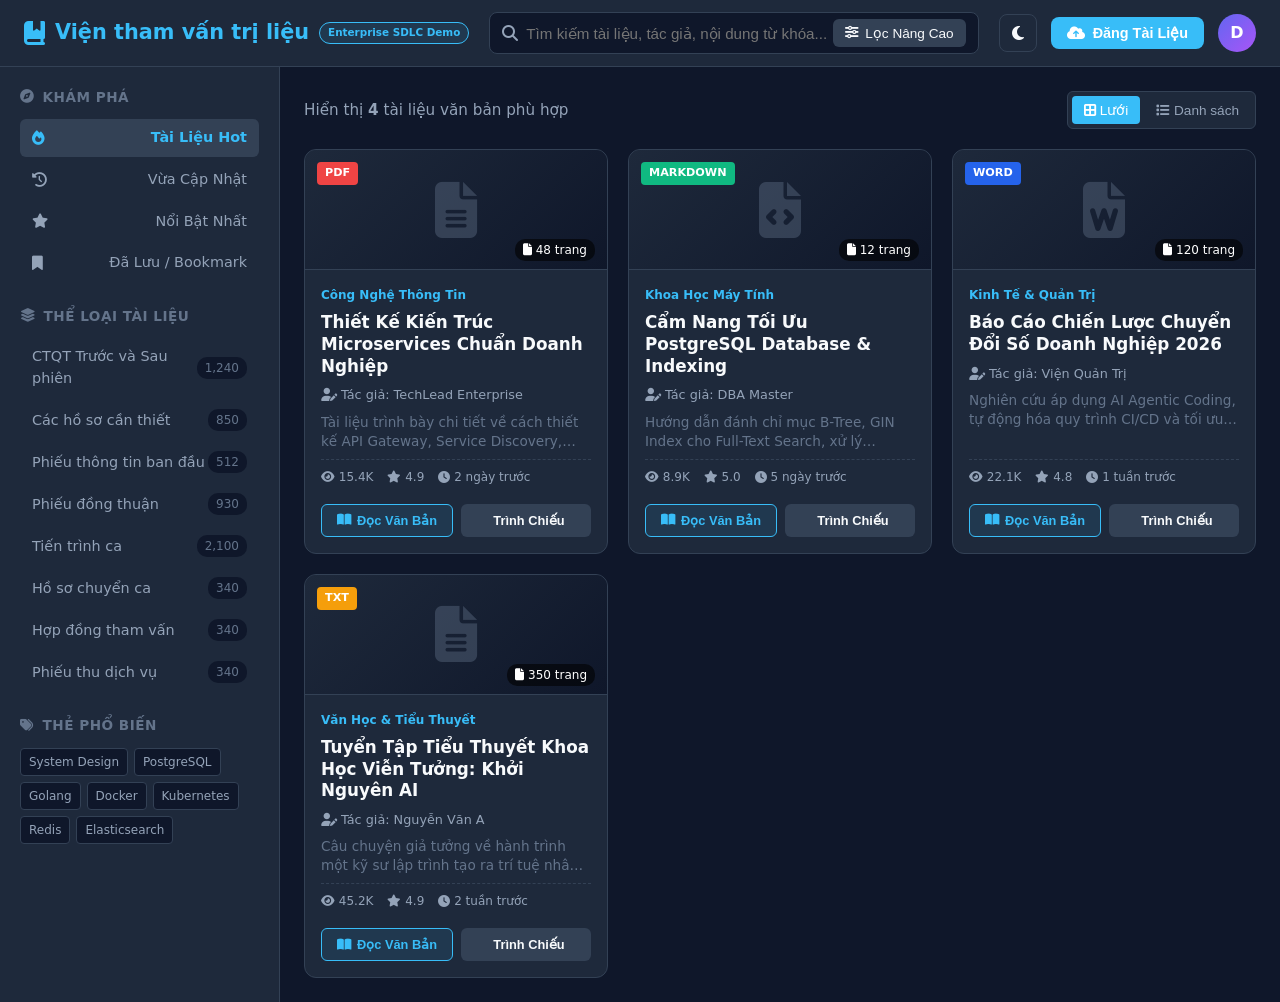
==== index.html @ 380d7f56 "Add files via upload" ====
<!DOCTYPE html>
<html lang="vi">
<head>
    <meta charset="UTF-8">
    <meta name="viewport" content="width=device-width, initial-scale=1.0">
    <title>DocHub - Hệ Thống Lưu Trữ & Trình Chiếu Tài Liệu Văn Bản</title>
    <link rel="stylesheet" href="styles.css">
    <link rel="stylesheet" href="https://cdnjs.cloudflare.com/ajax/libs/font-awesome/6.4.0/css/all.min.css">
</head>
<body class="dark-theme">
    <!-- Header Navigation -->
    <header class="navbar">
        <div class="logo">
            <i class="fa-solid fa-book-bookmark"></i>
            <span>Viện tham vấn trị liệu</span>
            <small class="badge">Enterprise SDLC Demo</small>
        </div>

        <div class="search-container">
            <div class="search-box">
                <i class="fa-solid fa-magnifying-glass search-icon"></i>
                <input type="text" id="searchInput" placeholder="Tìm kiếm tài liệu, tác giả, nội dung từ khóa...">
                <button class="btn-advanced-search" id="toggleAdvancedSearchBtn" title="Tìm kiếm nâng cao">
                    <i class="fa-solid fa-sliders"></i>
                    <span>Lọc Nâng Cao</span>
                </button>
            </div>
        </div>

        <div class="user-actions">
            <button class="btn-icon" id="themeToggleBtn" title="Đổi giao diện">
                <i class="fa-solid fa-moon"></i>
            </button>
            <button class="btn-primary" id="uploadBtn">
                <i class="fa-solid fa-cloud-arrow-up"></i>
                <span>Đăng Tài Liệu</span>
            </button>
            <div class="avatar" title="Tài khoản duong">
                <span>D</span>
            </div>
        </div>
    </header>

    <!-- Advanced Search Drawer / Panel -->
    <div class="advanced-search-panel hidden" id="advancedSearchPanel">
        <div class="panel-header">
            <h3><i class="fa-solid fa-filter"></i> Bộ Lọc Tìm Kiếm Nâng Cao (Full-Text Search Engine)</h3>
            <button class="btn-close" id="closeAdvancedPanelBtn">&times;</button>
        </div>
        <div class="panel-body">
            <div class="filter-group">
                <label>Nội dung cần tìm (Full-Text)</label>
                <input type="text" placeholder="Nhập cụm từ xuất hiện trong nội dung văn bản..." id="fullTextMatch">
            </div>
            <div class="filter-row">
                <div class="filter-group">
                    <label>Thể loại</label>
                    <select id="filterCategory">
                        <option value="">Tất cả thể loại</option>
                        <option value="tech">Công Nghệ Thông Tin</option>
                        <option value="science">Khoa Học Computer</option>
                        <option value="econ">Kinh Tế & Quản Trị</option>
                        <option value="literature">Văn Học & Tiểu Thuyết</option>
                    </select>
                </div>
                <div class="filter-group">
                    <label>Định dạng File</label>
                    <select id="filterFormat">
                        <option value="">Tất cả định dạng</option>
                        <option value="PDF">File PDF (.pdf)</option>
                        <option value="DOCX">Word (.docx)</option>
                        <option value="MD">Markdown (.md)</option>
                        <option value="TXT">Văn bản thuần (.txt)</option>
                    </select>
                </div>
                <div class="filter-group">
                    <label>Sắp xếp theo</label>
                    <select id="filterSort">
                        <option value="views">Lượt xem nhiều nhất</option>
                        <option value="newest">Mới cập nhật</option>
                        <option value="rating">Đánh giá cao nhất</option>
                    </select>
                </div>
            </div>
            <div class="filter-row">
                <div class="filter-group">
                    <label>Số trang tối thiểu</label>
                    <input type="number" placeholder="Ví dụ: 10" min="1" id="minPages">
                </div>
                <div class="filter-group">
                    <label>Số trang tối đa</label>
                    <input type="number" placeholder="Ví dụ: 500" id="maxPages">
                </div>
                <div class="filter-group filter-checkboxes">
                    <label class="checkbox-label">
                        <input type="checkbox" id="chkHighlight" checked> Tô đậm từ khóa trùng khớp (Highlight)
                    </label>
                </div>
            </div>
        </div>
        <div class="panel-footer">
            <button class="btn-secondary" id="resetFilterBtn">Xóa Bộ Lọc</button>
            <button class="btn-primary" id="applyFilterBtn">Áp Dụng Bộ Lọc</button>
        </div>
    </div>

    <!-- Main Container Layout -->
    <div class="main-layout">
        <!-- Sidebar Navigation -->
        <aside class="sidebar">
            <div class="sidebar-section">
                <h4><i class="fa-solid fa-compass"></i> Khám Phá</h4>
                <ul class="nav-list">
                    <li class="active"><a href="#"><i class="fa-solid fa-fire"></i> Tài Liệu Hot</a></li>
                    <li><a href="#"><i class="fa-solid fa-clock-rotate-left"></i> Vừa Cập Nhật</a></li>
                    <li><a href="#"><i class="fa-solid fa-star"></i> Nổi Bật Nhất</a></li>
                    <li><a href="#"><i class="fa-solid fa-bookmark"></i> Đã Lưu / Bookmark</a></li>
                </ul>
            </div>

            <div class="sidebar-section">
                <h4><i class="fa-solid fa-layer-group"></i> Thể Loại Tài Liệu</h4>
                <ul class="category-list">
                    <li><a href="#"><span class="cat-name">CTQT Trước và Sau phiên</span> <span class="badge-count">1,240</span></a></li>
                    <li><a href="#"><span class="cat-name">Các hồ sơ cần thiết</span> <span class="badge-count">850</span></a></li>
                    <li><a href="#"><span class="cat-name">Phiếu thông tin ban đầu</span> <span class="badge-count">512</span></a></li>
                    <li><a href="#"><span class="cat-name">Phiếu đồng thuận</span> <span class="badge-count">930</span></a></li>
                    <li><a href="#"><span class="cat-name">Tiến trình ca</span> <span class="badge-count">2,100</span></a></li>
                    <li><a href="#"><span class="cat-name">Hồ sơ chuyển ca</span> <span class="badge-count">340</span></a></li>
                    <li><a href="#"><span class="cat-name">Hợp đồng tham vấn</span> <span class="badge-count">340</span></a></li>
                    <li><a href="#"><span class="cat-name">Phiếu thu dịch vụ</span> <span class="badge-count">340</span></a></li>
                </ul>
            </div>

            <div class="sidebar-section">
                <h4><i class="fa-solid fa-tags"></i> Thẻ Phổ Biến</h4>
                <div class="tags-cloud">
                    <span class="tag">System Design</span>
                    <span class="tag">PostgreSQL</span>
                    <span class="tag">Golang</span>
                    <span class="tag">Docker</span>
                    <span class="tag">Kubernetes</span>
                    <span class="tag">Redis</span>
                    <span class="tag">Elasticsearch</span>
                </div>
            </div>
        </aside>

        <!-- Main Content Feed -->
        <main class="content-area">
            <!-- Feed Control Toolbar -->
            <div class="toolbar">
                <div class="results-info">
                    Hiển thị <strong id="resultCount">4</strong> tài liệu văn bản phù hợp
                </div>
                <div class="view-controls">
                    <button class="btn-tab active" data-view="grid"><i class="fa-solid fa-border-all"></i> Lưới</button>
                    <button class="btn-tab" data-view="list"><i class="fa-solid fa-list"></i> Danh sách</button>
                </div>
            </div>

            <!-- Documents Grid -->
            <div class="documents-grid" id="documentsGrid">
                <!-- Document Card 1 -->
                <div class="doc-card" data-id="doc-1">
                    <div class="doc-badge format-pdf">PDF</div>
                    <div class="doc-cover">
                        <i class="fa-solid fa-file-lines cover-icon"></i>
                        <span class="page-count"><i class="fa-solid fa-file"></i> 48 trang</span>
                    </div>
                    <div class="doc-details">
                        <span class="category-tag">Công Nghệ Thông Tin</span>
                        <h3 class="doc-title">Thiết Kế Kiến Trúc Microservices Chuẩn Doanh Nghiệp</h3>
                        <p class="doc-author"><i class="fa-solid fa-user-pen"></i> Tác giả: TechLead Enterprise</p>
                        <p class="doc-snippet">
                            Tài liệu trình bày chi tiết về cách thiết kế API Gateway, Service Discovery, Event-Driven Architecture sử dụng Kafka và giải pháp phân tán dữ liệu...
                        </p>
                        <div class="doc-meta">
                            <span><i class="fa-solid fa-eye"></i> 15.4K</span>
                            <span><i class="fa-solid fa-star"></i> 4.9</span>
                            <span><i class="fa-solid fa-clock"></i> 2 ngày trước</span>
                        </div>
                        <div class="doc-actions">
                            <button class="btn-read" onclick="openReaderModal(1, 'read')">
                                <i class="fa-solid fa-book-open"></i> Đọc Văn Bản
                            </button>
                            <button class="btn-slide" onclick="openReaderModal(1, 'slide')">
                                <i class="fa-solid fa-presentation-screen"></i> Trình Chiếu
                            </button>
                        </div>
                    </div>
                </div>

                <!-- Document Card 2 -->
                <div class="doc-card" data-id="doc-2">
                    <div class="doc-badge format-md">MARKDOWN</div>
                    <div class="doc-cover">
                        <i class="fa-solid fa-file-code cover-icon"></i>
                        <span class="page-count"><i class="fa-solid fa-file"></i> 12 trang</span>
                    </div>
                    <div class="doc-details">
                        <span class="category-tag">Khoa Học Máy Tính</span>
                        <h3 class="doc-title">Cẩm Nang Tối Ưu PostgreSQL Database & Indexing</h3>
                        <p class="doc-author"><i class="fa-solid fa-user-pen"></i> Tác giả: DBA Master</p>
                        <p class="doc-snippet">
                            Hướng dẫn đánh chỉ mục B-Tree, GIN Index cho Full-Text Search, xử lý Locking mechanism và tối ưu các câu truy vấn SQL chậm trong môi trường High Concurrency...
                        </p>
                        <div class="doc-meta">
                            <span><i class="fa-solid fa-eye"></i> 8.9K</span>
                            <span><i class="fa-solid fa-star"></i> 5.0</span>
                            <span><i class="fa-solid fa-clock"></i> 5 ngày trước</span>
                        </div>
                        <div class="doc-actions">
                            <button class="btn-read" onclick="openReaderModal(2, 'read')">
                                <i class="fa-solid fa-book-open"></i> Đọc Văn Bản
                            </button>
                            <button class="btn-slide" onclick="openReaderModal(2, 'slide')">
                                <i class="fa-solid fa-presentation-screen"></i> Trình Chiếu
                            </button>
                        </div>
                    </div>
                </div>

                <!-- Document Card 3 -->
                <div class="doc-card" data-id="doc-3">
                    <div class="doc-badge format-docx">WORD</div>
                    <div class="doc-cover">
                        <i class="fa-solid fa-file-word cover-icon"></i>
                        <span class="page-count"><i class="fa-solid fa-file"></i> 120 trang</span>
                    </div>
                    <div class="doc-details">
                        <span class="category-tag">Kinh Tế & Quản Trị</span>
                        <h3 class="doc-title">Báo Cáo Chiến Lược Chuyển Đổi Số Doanh Nghiệp 2026</h3>
                        <p class="doc-author"><i class="fa-solid fa-user-pen"></i> Tác giả: Viện Quản Trị</p>
                        <p class="doc-snippet">
                            Nghiên cứu áp dụng AI Agentic Coding, tự động hóa quy trình CI/CD và tối ưu hóa chi phí hạ tầng Cloud Server cho các tập đoàn đa quốc gia...
                        </p>
                        <div class="doc-meta">
                            <span><i class="fa-solid fa-eye"></i> 22.1K</span>
                            <span><i class="fa-solid fa-star"></i> 4.8</span>
                            <span><i class="fa-solid fa-clock"></i> 1 tuần trước</span>
                        </div>
                        <div class="doc-actions">
                            <button class="btn-read" onclick="openReaderModal(3, 'read')">
                                <i class="fa-solid fa-book-open"></i> Đọc Văn Bản
                            </button>
                            <button class="btn-slide" onclick="openReaderModal(3, 'slide')">
                                <i class="fa-solid fa-presentation-screen"></i> Trình Chiếu
                            </button>
                        </div>
                    </div>
                </div>

                <!-- Document Card 4 -->
                <div class="doc-card" data-id="doc-4">
                    <div class="doc-badge format-txt">TXT</div>
                    <div class="doc-cover">
                        <i class="fa-solid fa-file-lines cover-icon"></i>
                        <span class="page-count"><i class="fa-solid fa-file"></i> 350 trang</span>
                    </div>
                    <div class="doc-details">
                        <span class="category-tag">Văn Học & Tiểu Thuyết</span>
                        <h3 class="doc-title">Tuyển Tập Tiểu Thuyết Khoa Học Viễn Tưởng: Khởi Nguyên AI</h3>
                        <p class="doc-author"><i class="fa-solid fa-user-pen"></i> Tác giả: Nguyễn Văn A</p>
                        <p class="doc-snippet">
                            Câu chuyện giả tưởng về hành trình một kỹ sư lập trình tạo ra trí tuệ nhân tạo tự tiến hóa và xây dựng lại nền văn minh không gian...
                        </p>
                        <div class="doc-meta">
                            <span><i class="fa-solid fa-eye"></i> 45.2K</span>
                            <span><i class="fa-solid fa-star"></i> 4.9</span>
                            <span><i class="fa-solid fa-clock"></i> 2 tuần trước</span>
                        </div>
                        <div class="doc-actions">
                            <button class="btn-read" onclick="openReaderModal(4, 'read')">
                                <i class="fa-solid fa-book-open"></i> Đọc Văn Bản
                            </button>
                            <button class="btn-slide" onclick="openReaderModal(4, 'slide')">
                                <i class="fa-solid fa-presentation-screen"></i> Trình Chiếu
                            </button>
                        </div>
                    </div>
                </div>
            </div>
        </main>
    </div>

    <!-- DOCUMENT READER & PRESENTATION MODAL -->
    <div class="reader-modal hidden" id="readerModal">
        <div class="reader-header">
            <div class="reader-info">
                <span class="reader-doc-type" id="modalDocBadge">PDF</span>
                <h2 id="modalDocTitle">Tên Tài Liệu Văn Bản Demo</h2>
            </div>

            <div class="reader-toolbar">
                <div class="view-mode-selector">
                    <button class="btn-mode active" id="btnModeRead"><i class="fa-solid fa-align-left"></i> Đọc Cuộn</button>
                    <button class="btn-mode" id="btnModeSlide"><i class="fa-solid fa-sliders"></i> Slide Trình Chiếu</button>
                </div>

                <div class="font-controls" id="fontControls">
                    <button id="btnFontDecrease" title="Giảm cỡ chữ">A-</button>
                    <span id="fontSizeDisplay">18px</span>
                    <button id="btnFontIncrease" title="Tăng cỡ chữ">A+</button>
                </div>

                <div class="theme-selector">
                    <button class="theme-btn light" data-reader-theme="light" title="Nền Sáng"></button>
                    <button class="theme-btn sepia" data-reader-theme="sepia" title="Nền Vàng Giấy"></button>
                    <button class="theme-btn dark active" data-reader-theme="dark" title="Nền Tối"></button>
                </div>

                <button class="btn-icon-close" id="closeReaderModalBtn">&times;</button>
            </div>
        </div>

        <div class="reader-body">
            <!-- Left TOC Sidebar -->
            <aside class="toc-sidebar">
                <h3><i class="fa-solid fa-list-ol"></i> Mục Lục Tài Liệu</h3>
                <ul class="toc-list" id="tocList">
                    <li class="active"><a href="#sec1">Chương 1: Giới Thiệu Tổng Quan Architecture</a></li>
                    <li><a href="#sec2">Chương 2: Thiết Kế Database Schema PostgreSQL</a></li>
                    <li><a href="#sec3">Chương 3: Tối Ưu Search Engine Với Meilisearch</a></li>
                </ul>
            </aside>

            <!-- Document Text Display Engine -->
            <main class="reader-content-panel" id="readerContentPanel">
                <article class="document-article" id="docArticle">
                    <section id="sec1" class="doc-section">
                        <h2>Chương 1: Giới Thiệu Tổng Quan Architecture</h2>
                        <p class="highlight-search">
                            Trong các hệ thống Enterprise Backend hiện đại, việc lưu trữ và đọc tài liệu văn bản đòi hỏi tốc độ phản hồi cực nhanh dưới 50ms. Nút thắt cổ chai nằm ở khâu <strong>Full-Text Search (FTS)</strong> và cách phân trang.
                        </p>
                        <p>
                            Khi một file như PDF hay DOCX được người dùng upload lên server, hệ thống sử dụng <em>Background Worker Process</em> để tách chữ (Extract Text), loại bỏ ký tự lạ và đẩy nội dung vào <strong>Meilisearch Engine</strong>.
                        </p>
                        <div class="code-block">
// Minh họa Background Worker bóc tách Text
func ProcessDocumentWorker(docID string, fileBuffer []byte) error {
    text := extractTextFromPDF(fileBuffer)
    toc := generateTableOfContents(text)
    return indexToSearchEngine(docID, text, toc)
}
                        </div>
                    </section>

                    <section id="sec2" class="doc-section">
                        <h2>Chương 2: Thiết Kế Database Schema PostgreSQL</h2>
                        <p>
                            Phân chia rõ ràng giữa dữ liệu Metadata (Tên tài liệu, tác giả, thể loại, ngày tạo) nằm ở Database quan hệ <strong>PostgreSQL</strong> và nội dung chữ chi tiết của từng chương/trang nằm ở hệ thống Search & Object Storage.
                        </p>
                    </section>

                    <section id="sec3" class="doc-section">
                        <h2>Chương 3: Tối Ưu Search Engine Với Meilisearch</h2>
                        <p>
                            Meilisearch cho phép tìm kiếm Tiếng Việt không dấu (Typo Tolerance). Ví dụ tìm từ <code>"kien truc"</code> vẫn ra đúng <strong>"Kiến Trúc Microservices"</strong>.
                        </p>
                    </section>
                </article>

                <div class="slide-controls hidden" id="slideControls">
                    <button class="btn-slide-nav" id="prevSlideBtn"><i class="fa-solid fa-chevron-left"></i> Slide Trước</button>
                    <span class="slide-indicator" id="slideIndicator">Slide 1 / 3</span>
                    <button class="btn-slide-nav" id="nextSlideBtn">Slide Tiếp <i class="fa-solid fa-chevron-right"></i></button>
                </div>
            </main>
        </div>
    </div>

    <script src="app.js"></script>
</body>
</html>
---- styles.css ----
:root {
    --bg-primary: #0f172a;
    --bg-secondary: #1e293b;
    --bg-card: #1e293b;
    --bg-hover: #334155;
    --text-primary: #f8fafc;
    --text-secondary: #94a3b8;
    --text-muted: #64748b;
    --accent-color: #38bdf8;
    --accent-hover: #0284c7;
    --accent-light: rgba(56, 189, 248, 0.1);
    --border-color: #334155;
    --badge-pdf: #ef4444;
    --badge-docx: #2563eb;
    --badge-md: #10b981;
    --badge-txt: #f59e0b;
    --shadow-color: rgba(0, 0, 0, 0.4);
    --font-family: system-ui, -apple-system, BlinkMacSystemFont, 'Segoe UI', Roboto, Oxygen, Ubuntu, Cantarell, sans-serif;
    --reader-font-size: 18px;
}

body.light-theme {
    --bg-primary: #f8fafc;
    --bg-secondary: #ffffff;
    --bg-card: #ffffff;
    --bg-hover: #f1f5f9;
    --text-primary: #0f172a;
    --text-secondary: #475569;
    --text-muted: #94a3b8;
    --accent-color: #0284c7;
    --accent-hover: #0369a1;
    --accent-light: rgba(2, 132, 199, 0.1);
    --border-color: #e2e8f0;
    --shadow-color: rgba(0, 0, 0, 0.1);
}

* { box-sizing: border-box; margin: 0; padding: 0; }
body { font-family: var(--font-family); background-color: var(--bg-primary); color: var(--text-primary); line-height: 1.5; transition: background-color 0.3s, color 0.3s; }

.navbar { display: flex; align-items: center; justify-content: space-between; padding: 12px 24px; background-color: var(--bg-secondary); border-bottom: 1px solid var(--border-color); position: sticky; top: 0; z-index: 100; }
.logo { display: flex; align-items: center; gap: 10px; font-size: 1.3rem; font-weight: 700; color: var(--accent-color); }
.logo i { font-size: 1.5rem; }
.logo .badge { font-size: 0.65rem; background-color: var(--accent-light); color: var(--accent-color); padding: 2px 8px; border-radius: 12px; border: 1px solid var(--accent-color); }

.search-container { flex: 1; max-width: 650px; margin: 0 20px; }
.search-box { display: flex; align-items: center; background-color: var(--bg-primary); border: 1px solid var(--border-color); border-radius: 8px; padding: 6px 12px; }
.search-icon { color: var(--text-secondary); margin-right: 8px; }
.search-box input { flex: 1; background: transparent; border: none; outline: none; color: var(--text-primary); font-size: 0.95rem; }
.btn-advanced-search { display: flex; align-items: center; gap: 6px; background: var(--bg-hover); border: none; color: var(--text-primary); padding: 6px 12px; border-radius: 6px; font-size: 0.85rem; cursor: pointer; }
.btn-advanced-search:hover { background: var(--accent-color); color: #fff; }

.user-actions { display: flex; align-items: center; gap: 14px; }
.btn-icon { background: transparent; border: 1px solid var(--border-color); color: var(--text-primary); width: 38px; height: 38px; border-radius: 8px; cursor: pointer; display: flex; align-items: center; justify-content: center; font-size: 1rem; }
.btn-primary { display: flex; align-items: center; gap: 8px; background: var(--accent-color); color: #fff; border: none; padding: 8px 16px; border-radius: 8px; font-weight: 600; font-size: 0.9rem; cursor: pointer; }
.btn-primary:hover { background: var(--accent-hover); }
.btn-secondary { background: var(--bg-hover); color: var(--text-primary); border: 1px solid var(--border-color); padding: 8px 16px; border-radius: 8px; font-weight: 600; cursor: pointer; }
.avatar { width: 38px; height: 38px; border-radius: 50%; background: linear-gradient(135deg, #6366f1, #a855f7); color: #fff; display: flex; align-items: center; justify-content: center; font-weight: bold; }

.advanced-search-panel { background: var(--bg-secondary); border-bottom: 2px solid var(--accent-color); padding: 20px 24px; box-shadow: 0 10px 25px var(--shadow-color); }
.advanced-search-panel.hidden { display: none; }
.panel-header { display: flex; justify-content: space-between; align-items: center; margin-bottom: 16px; }
.panel-header h3 { font-size: 1.1rem; color: var(--accent-color); display: flex; align-items: center; gap: 8px; }
.btn-close { background: transparent; border: none; font-size: 1.5rem; color: var(--text-secondary); cursor: pointer; }
.filter-row { display: flex; gap: 20px; margin-top: 14px; }
.filter-group { flex: 1; display: flex; flex-direction: column; gap: 6px; }
.filter-group label { font-size: 0.85rem; font-weight: 600; color: var(--text-secondary); }
.filter-group input, .filter-group select { background: var(--bg-primary); border: 1px solid var(--border-color); color: var(--text-primary); padding: 8px 12px; border-radius: 6px; outline: none; }
.filter-checkboxes { justify-content: flex-end; }
.checkbox-label { display: flex; align-items: center; gap: 8px; cursor: pointer; }
.panel-footer { display: flex; justify-content: flex-end; gap: 12px; margin-top: 18px; }

.main-layout { display: flex; min-height: calc(100vh - 65px); }
.sidebar { width: 280px; background-color: var(--bg-secondary); border-right: 1px solid var(--border-color); padding: 20px; display: flex; flex-direction: column; gap: 24px; }
.sidebar-section h4 { font-size: 0.85rem; text-transform: uppercase; letter-spacing: 0.5px; color: var(--text-muted); margin-bottom: 12px; display: flex; align-items: center; gap: 8px; }
.nav-list, .category-list { list-style: none; display: flex; flex-direction: column; gap: 4px; }
.nav-list li a, .category-list li a { display: flex; align-items: center; justify-content: space-between; padding: 8px 12px; color: var(--text-secondary); text-decoration: none; border-radius: 6px; font-size: 0.9rem; }
.nav-list li a i { margin-right: 8px; }
.nav-list li.active a, .nav-list li a:hover, .category-list li a:hover { background: var(--bg-hover); color: var(--text-primary); }
.nav-list li.active a { color: var(--accent-color); font-weight: 600; }
.badge-count { background: var(--bg-primary); font-size: 0.75rem; padding: 2px 8px; border-radius: 10px; color: var(--text-muted); }
.tags-cloud { display: flex; flex-wrap: wrap; gap: 6px; }
.tag { background: var(--bg-primary); border: 1px solid var(--border-color); color: var(--text-secondary); font-size: 0.75rem; padding: 4px 8px; border-radius: 4px; cursor: pointer; }
.tag:hover { border-color: var(--accent-color); color: var(--accent-color); }

.content-area { flex: 1; padding: 24px; }
.toolbar { display: flex; justify-content: space-between; align-items: center; margin-bottom: 20px; }
.results-info { font-size: 0.95rem; color: var(--text-secondary); }
.view-controls { display: flex; gap: 4px; background: var(--bg-secondary); padding: 4px; border-radius: 6px; border: 1px solid var(--border-color); }
.btn-tab { background: transparent; border: none; color: var(--text-secondary); padding: 6px 12px; border-radius: 4px; cursor: pointer; font-size: 0.85rem; }
.btn-tab.active { background: var(--accent-color); color: #fff; }

.documents-grid { display: grid; grid-template-columns: repeat(auto-fill, minmax(300px, 1fr)); gap: 20px; }
.doc-card { background: var(--bg-card); border: 1px solid var(--border-color); border-radius: 12px; overflow: hidden; display: flex; flex-direction: column; position: relative; transition: transform 0.2s, box-shadow 0.2s; }
.doc-card:hover { transform: translateY(-4px); box-shadow: 0 10px 20px var(--shadow-color); border-color: var(--accent-color); }
.doc-badge { position: absolute; top: 12px; left: 12px; font-size: 0.7rem; font-weight: 800; color: #fff; padding: 3px 8px; border-radius: 4px; text-transform: uppercase; z-index: 2; }
.format-pdf { background-color: var(--badge-pdf); }
.format-docx { background-color: var(--badge-docx); }
.format-md { background-color: var(--badge-md); }
.format-txt { background-color: var(--badge-txt); }

.doc-cover { height: 120px; background: linear-gradient(135deg, #1e293b 0%, #0f172a 100%); display: flex; align-items: center; justify-content: center; position: relative; border-bottom: 1px solid var(--border-color); }
.cover-icon { font-size: 3.5rem; color: var(--text-muted); opacity: 0.4; }
.page-count { position: absolute; bottom: 8px; right: 12px; font-size: 0.75rem; background: rgba(0, 0, 0, 0.6); color: #fff; padding: 2px 8px; border-radius: 10px; }
.doc-details { padding: 16px; display: flex; flex-direction: column; flex: 1; gap: 8px; }
.category-tag { font-size: 0.75rem; color: var(--accent-color); font-weight: 600; }
.doc-title { font-size: 1.05rem; font-weight: 700; line-height: 1.3; color: var(--text-primary); }
.doc-author { font-size: 0.8rem; color: var(--text-secondary); }
.doc-snippet { font-size: 0.85rem; color: var(--text-muted); line-height: 1.4; display: -webkit-box; -webkit-line-clamp: 2; line-clamp: 2; -webkit-box-orient: vertical; overflow: hidden; }
.doc-meta { display: flex; gap: 14px; font-size: 0.75rem; color: var(--text-secondary); margin-top: auto; padding-top: 8px; border-top: 1px dashed var(--border-color); }
.doc-actions { display: flex; gap: 8px; margin-top: 10px; }
.doc-actions button { flex: 1; padding: 8px; border-radius: 6px; border: none; font-size: 0.8rem; font-weight: 600; cursor: pointer; display: flex; align-items: center; justify-content: center; gap: 6px; }
.btn-read { background: var(--accent-light); color: var(--accent-color); border: 1px solid var(--accent-color) !important; }
.btn-read:hover { background: var(--accent-color); color: #fff; }
.btn-slide { background: var(--bg-hover); color: var(--text-primary); }
.btn-slide:hover { background: #a855f7; color: #fff; }

.reader-modal { position: fixed; top: 0; left: 0; width: 100vw; height: 100vh; background: var(--bg-primary); z-index: 1000; display: flex; flex-direction: column; }
.reader-modal.hidden { display: none; }
.reader-header { display: flex; align-items: center; justify-content: space-between; padding: 12px 24px; background: var(--bg-secondary); border-bottom: 1px solid var(--border-color); }
.reader-info { display: flex; align-items: center; gap: 12px; }
.reader-doc-type { background: var(--badge-pdf); color: #fff; font-size: 0.7rem; font-weight: bold; padding: 2px 8px; border-radius: 4px; }
.reader-info h2 { font-size: 1.1rem; }
.reader-toolbar { display: flex; align-items: center; gap: 18px; }
.view-mode-selector { display: flex; background: var(--bg-primary); padding: 3px; border-radius: 6px; border: 1px solid var(--border-color); }
.btn-mode { background: transparent; border: none; color: var(--text-secondary); padding: 6px 12px; border-radius: 4px; cursor: pointer; font-size: 0.85rem; }
.btn-mode.active { background: var(--accent-color); color: #fff; font-weight: 600; }
.font-controls { display: flex; align-items: center; gap: 6px; background: var(--bg-primary); padding: 2px 8px; border-radius: 6px; border: 1px solid var(--border-color); }
.font-controls button { background: transparent; border: none; color: var(--text-primary); font-weight: bold; cursor: pointer; padding: 4px 8px; }
#fontSizeDisplay { font-size: 0.8rem; color: var(--text-secondary); }

.theme-selector { display: flex; gap: 6px; }
.theme-btn { width: 22px; height: 22px; border-radius: 50%; border: 2px solid transparent; cursor: pointer; }
.theme-btn.active { border-color: var(--accent-color); }
.theme-btn.light { background-color: #ffffff; }
.theme-btn.sepia { background-color: #f4ecd8; }
.theme-btn.dark { background-color: #0f172a; }
.btn-icon-close { background: transparent; border: none; font-size: 1.8rem; color: var(--text-secondary); cursor: pointer; }

.reader-body { display: flex; flex: 1; overflow: hidden; }
.toc-sidebar { width: 300px; background: var(--bg-secondary); border-right: 1px solid var(--border-color); padding: 20px; overflow-y: auto; }
.toc-sidebar h3 { font-size: 0.9rem; color: var(--text-secondary); margin-bottom: 14px; }
.toc-list { list-style: none; display: flex; flex-direction: column; gap: 8px; }
.toc-list li a { color: var(--text-secondary); text-decoration: none; font-size: 0.85rem; display: block; padding: 6px 10px; border-radius: 4px; }
.toc-list li.active a, .toc-list li a:hover { background: var(--bg-hover); color: var(--accent-color); }

.reader-content-panel { flex: 1; padding: 40px 80px; overflow-y: auto; display: flex; flex-direction: column; align-items: center; }
.document-article { max-width: 800px; width: 100%; font-size: var(--reader-font-size); line-height: 1.8; }
.doc-section { margin-bottom: 40px; }
.doc-section h2 { font-size: 1.6rem; color: var(--accent-color); margin-bottom: 16px; padding-bottom: 8px; border-bottom: 1px solid var(--border-color); }
.highlight-search { background: rgba(234, 179, 8, 0.2); padding: 12px; border-left: 4px solid #eab308; border-radius: 4px; margin-bottom: 16px; }
.code-block { background: #000; color: #38bdf8; font-family: monospace; padding: 16px; border-radius: 8px; margin: 16px 0; white-space: pre-wrap; font-size: 0.9rem; }

.reader-modal.slide-mode-active .reader-content-panel { justify-content: center; }
.reader-modal.slide-mode-active .document-article { background: var(--bg-secondary); border: 2px solid var(--accent-color); border-radius: 16px; padding: 50px; box-shadow: 0 20px 40px var(--shadow-color); min-height: 450px; display: flex; flex-direction: column; justify-content: center; }
.slide-controls { display: flex; align-items: center; gap: 20px; margin-top: 30px; }
.slide-controls.hidden { display: none; }
.btn-slide-nav { background: var(--bg-hover); color: var(--text-primary); border: 1px solid var(--border-color); padding: 10px 20px; border-radius: 8px; cursor: pointer; font-weight: 600; }
.btn-slide-nav:hover { background: var(--accent-color); color: #fff; }
.slide-indicator { font-weight: bold; color: var(--text-secondary); }
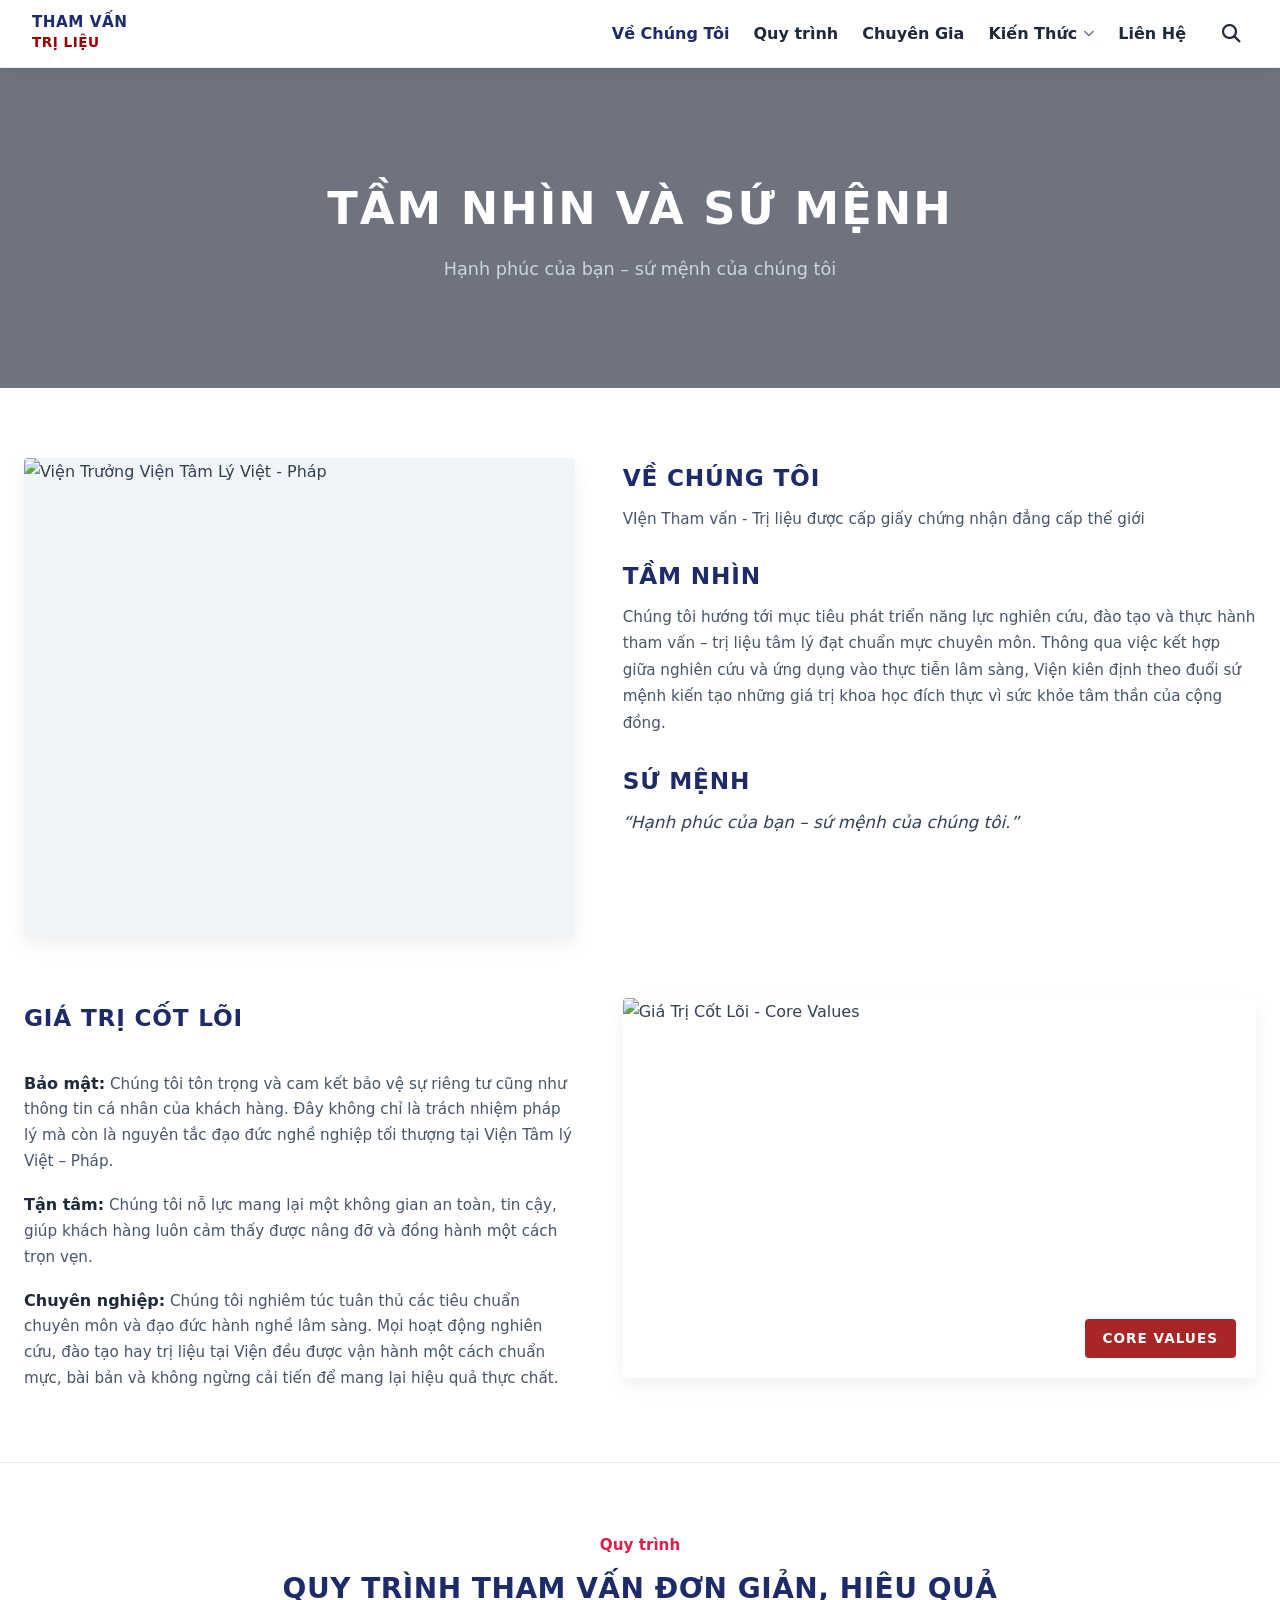
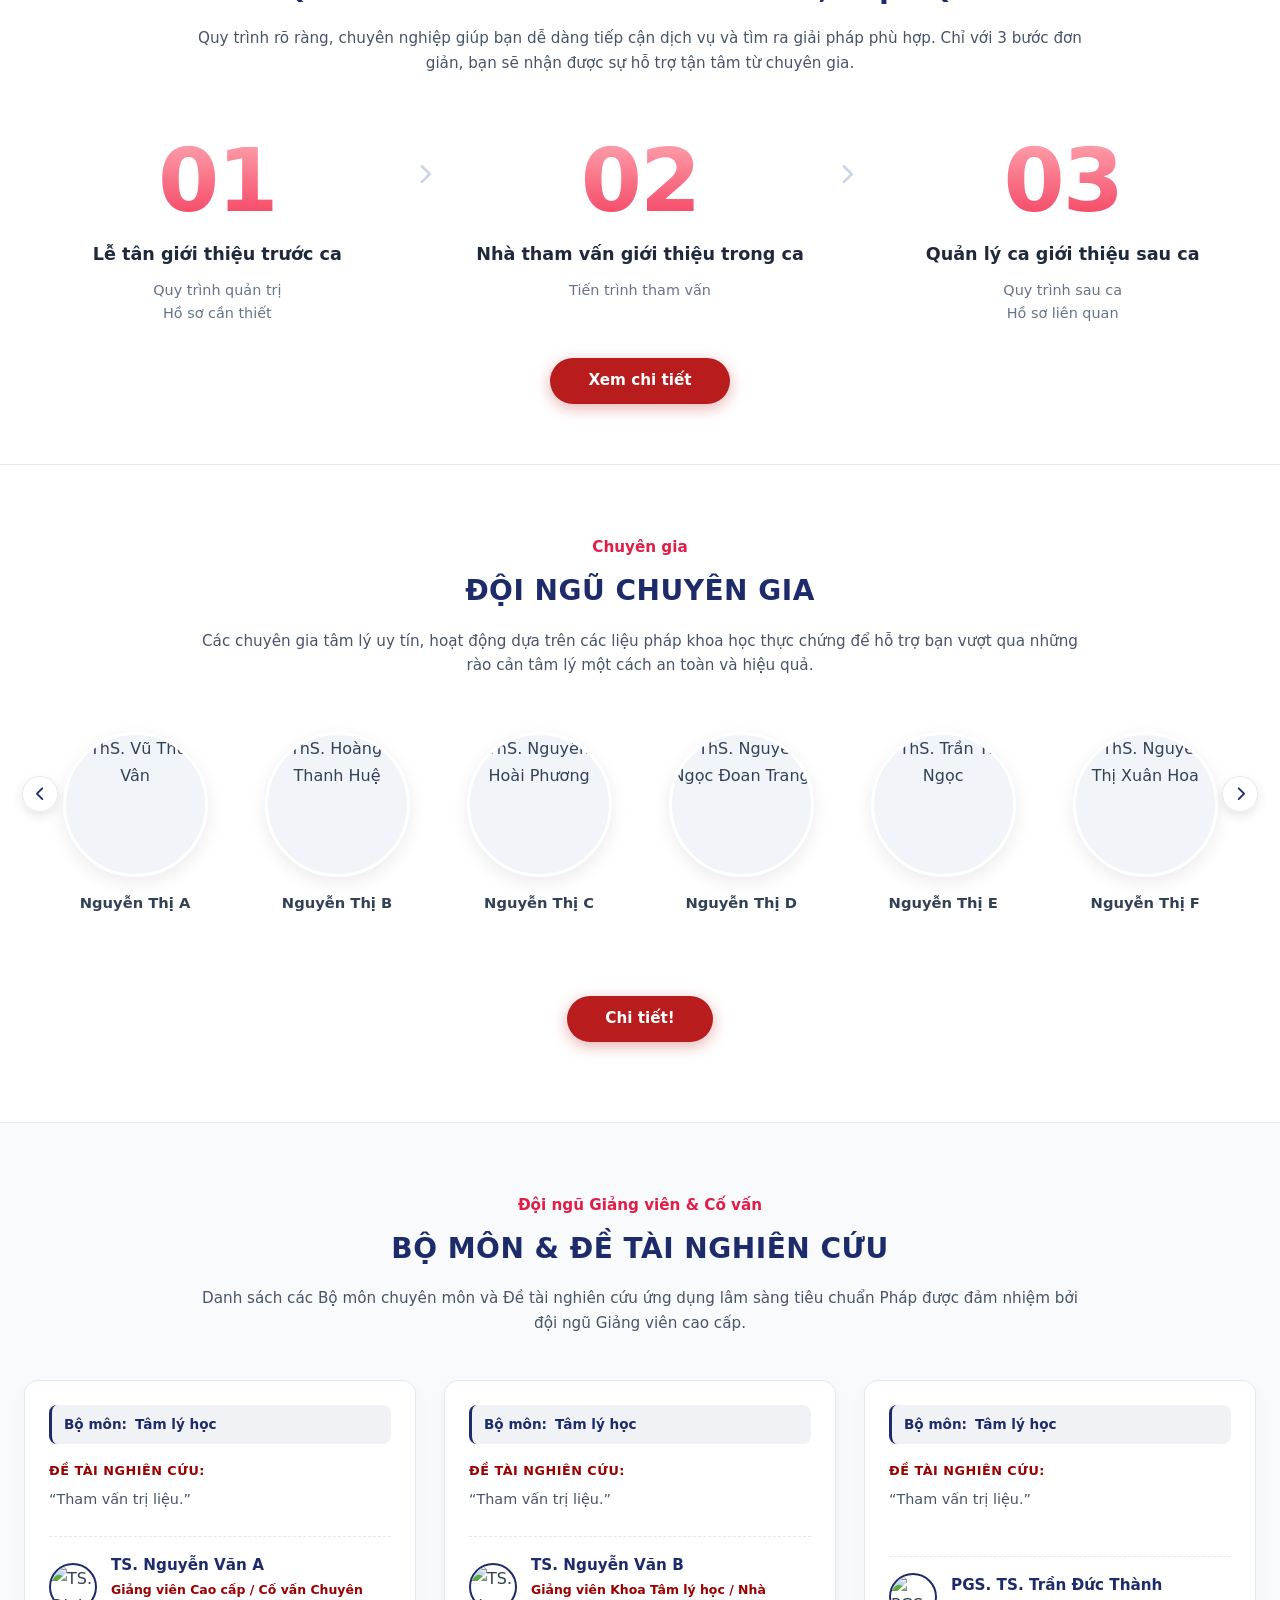
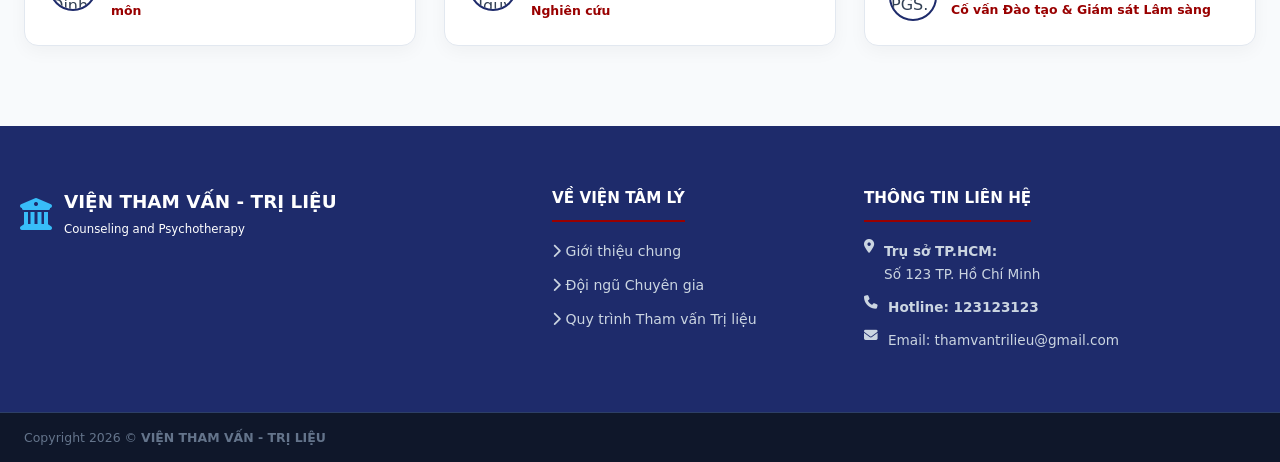
==== commit 1eda0794: "Add files via upload" ====
--- a/index.html
+++ b/index.html
@@ -3,372 +3,301 @@
 <head>
     <meta charset="UTF-8">
     <meta name="viewport" content="width=device-width, initial-scale=1.0">
-    <title>DocHub - Hệ Thống Lưu Trữ & Trình Chiếu Tài Liệu Văn Bản</title>
+    <title>Viện Tâm Lý Việt - Pháp | Vietnam-France Institute of Psychology</title>
     <link rel="stylesheet" href="styles.css">
     <link rel="stylesheet" href="https://cdnjs.cloudflare.com/ajax/libs/font-awesome/6.4.0/css/all.min.css">
 </head>
-<body class="dark-theme">
-    <!-- Header Navigation -->
-    <header class="navbar">
-        <div class="logo">
-            <i class="fa-solid fa-book-bookmark"></i>
-            <span>Viện tham vấn trị liệu</span>
-            <small class="badge">Enterprise SDLC Demo</small>
-        </div>
-
-        <div class="search-container">
-            <div class="search-box">
-                <i class="fa-solid fa-magnifying-glass search-icon"></i>
-                <input type="text" id="searchInput" placeholder="Tìm kiếm tài liệu, tác giả, nội dung từ khóa...">
-                <button class="btn-advanced-search" id="toggleAdvancedSearchBtn" title="Tìm kiếm nâng cao">
-                    <i class="fa-solid fa-sliders"></i>
-                    <span>Lọc Nâng Cao</span>
-                </button>
-            </div>
-        </div>
-
-        <div class="user-actions">
-            <button class="btn-icon" id="themeToggleBtn" title="Đổi giao diện">
-                <i class="fa-solid fa-moon"></i>
-            </button>
-            <button class="btn-primary" id="uploadBtn">
-                <i class="fa-solid fa-cloud-arrow-up"></i>
-                <span>Đăng Tài Liệu</span>
-            </button>
-            <div class="avatar" title="Tài khoản duong">
-                <span>D</span>
-            </div>
-        </div>
-    </header>
-
-    <!-- Advanced Search Drawer / Panel -->
-    <div class="advanced-search-panel hidden" id="advancedSearchPanel">
-        <div class="panel-header">
-            <h3><i class="fa-solid fa-filter"></i> Bộ Lọc Tìm Kiếm Nâng Cao (Full-Text Search Engine)</h3>
-            <button class="btn-close" id="closeAdvancedPanelBtn">&times;</button>
-        </div>
-        <div class="panel-body">
-            <div class="filter-group">
-                <label>Nội dung cần tìm (Full-Text)</label>
-                <input type="text" placeholder="Nhập cụm từ xuất hiện trong nội dung văn bản..." id="fullTextMatch">
-            </div>
-            <div class="filter-row">
-                <div class="filter-group">
-                    <label>Thể loại</label>
-                    <select id="filterCategory">
-                        <option value="">Tất cả thể loại</option>
-                        <option value="tech">Công Nghệ Thông Tin</option>
-                        <option value="science">Khoa Học Computer</option>
-                        <option value="econ">Kinh Tế & Quản Trị</option>
-                        <option value="literature">Văn Học & Tiểu Thuyết</option>
-                    </select>
-                </div>
-                <div class="filter-group">
-                    <label>Định dạng File</label>
-                    <select id="filterFormat">
-                        <option value="">Tất cả định dạng</option>
-                        <option value="PDF">File PDF (.pdf)</option>
-                        <option value="DOCX">Word (.docx)</option>
-                        <option value="MD">Markdown (.md)</option>
-                        <option value="TXT">Văn bản thuần (.txt)</option>
-                    </select>
-                </div>
-                <div class="filter-group">
-                    <label>Sắp xếp theo</label>
-                    <select id="filterSort">
-                        <option value="views">Lượt xem nhiều nhất</option>
-                        <option value="newest">Mới cập nhật</option>
-                        <option value="rating">Đánh giá cao nhất</option>
-                    </select>
-                </div>
-            </div>
-            <div class="filter-row">
-                <div class="filter-group">
-                    <label>Số trang tối thiểu</label>
-                    <input type="number" placeholder="Ví dụ: 10" min="1" id="minPages">
-                </div>
-                <div class="filter-group">
-                    <label>Số trang tối đa</label>
-                    <input type="number" placeholder="Ví dụ: 500" id="maxPages">
-                </div>
-                <div class="filter-group filter-checkboxes">
-                    <label class="checkbox-label">
-                        <input type="checkbox" id="chkHighlight" checked> Tô đậm từ khóa trùng khớp (Highlight)
-                    </label>
-                </div>
-            </div>
-        </div>
-        <div class="panel-footer">
-            <button class="btn-secondary" id="resetFilterBtn">Xóa Bộ Lọc</button>
-            <button class="btn-primary" id="applyFilterBtn">Áp Dụng Bộ Lọc</button>
+<body class="light-theme">
+
+    <!-- 1. DYNAMICALLY LOADED MODULAR HEADER -->
+    <div id="header-container"></div>
+
+    <!-- MAIN BODY CONTENT -->
+    <main class="exact-main-content">
+        <!-- HERO BANNER -->
+        <section class="exact-hero-banner">
+            <div class="exact-hero-overlay">
+                <div class="exact-hero-container">
+                    <h1 class="exact-hero-headline">TẦM NHÌN VÀ SỨ MỆNH</h1>
+                    <p class="exact-hero-subtext">Hạnh phúc của bạn – sứ mệnh của chúng tôi</p>
+                </div>
+            </div>
+        </section>
+
+        <!-- SECTION: ABOUT, VISION, MISSION & CORE VALUES -->
+        <section class="exact-about-section">
+            <div class="vp-container">
+                <!-- ROW 1: FOUNDER PORTRAIT IMAGE & ABOUT, VISION, MISSION -->
+                <div class="exact-about-row">
+                    <div class="exact-founder-col">
+                        <div class="exact-portrait-frame">
+                            <img src="https://upload.wikimedia.org/wikipedia/commons/thumb/b/b7/Ly_Nha_Ky_2021.jpg/250px-Ly_Nha_Ky_2021.jpg?utm_source=en.wikipedia.org&utm_campaign=parser&utm_content=thumbnail" alt="Viện Trưởng Viện Tâm Lý Việt - Pháp" class="exact-portrait-img">
+                        </div>
+                    </div>
+
+                    <div class="exact-info-col">
+                        <div class="exact-text-block">
+                            <h2 class="exact-blue-title">VỀ CHÚNG TÔI</h2>
+                            <p>
+                                VIện Tham vấn - Trị liệu được cấp giấy chứng nhận đẳng cấp thế giới
+                            </p>
+                        </div>
+
+                        <div class="exact-text-block">
+                            <h2 class="exact-blue-title">TẦM NHÌN</h2>
+                            <p>
+                                Chúng tôi hướng tới mục tiêu phát triển năng lực nghiên cứu, đào tạo và thực hành tham vấn – trị liệu tâm lý đạt chuẩn mực chuyên môn. Thông qua việc kết hợp giữa nghiên cứu và ứng dụng vào thực tiễn lâm sàng, Viện kiên định theo đuổi sứ mệnh kiến tạo những giá trị khoa học đích thực vì sức khỏe tâm thần của cộng đồng.
+                            </p>
+                        </div>
+
+                        <div class="exact-text-block">
+                            <h2 class="exact-blue-title">SỨ MỆNH</h2>
+                            <p class="exact-quote-text">
+                                <em>“Hạnh phúc của bạn – sứ mệnh của chúng tôi.”</em>
+                            </p>
+                        </div>
+                    </div>
+                </div>
+
+                <!-- ROW 2: CORE VALUES & PUZZLE IMAGE -->
+                <div class="exact-about-row exact-row-margin">
+                    <div class="exact-info-col">
+                        <h2 class="exact-blue-title">GIÁ TRỊ CỐT LÕI</h2>
+                        <ul class="exact-values-list">
+                            <li>
+                                <strong>Bảo mật:</strong> Chúng tôi tôn trọng và cam kết bảo vệ sự riêng tư cũng như thông tin cá nhân của khách hàng. Đây không chỉ là trách nhiệm pháp lý mà còn là nguyên tắc đạo đức nghề nghiệp tối thượng tại Viện Tâm lý Việt – Pháp.
+                            </li>
+                            <li>
+                                <strong>Tận tâm:</strong> Chúng tôi nỗ lực mang lại một không gian an toàn, tin cậy, giúp khách hàng luôn cảm thấy được nâng đỡ và đồng hành một cách trọn vẹn.
+                            </li>
+                            <li>
+                                <strong>Chuyên nghiệp:</strong> Chúng tôi nghiêm túc tuân thủ các tiêu chuẩn chuyên môn và đạo đức hành nghề lâm sàng. Mọi hoạt động nghiên cứu, đào tạo hay trị liệu tại Viện đều được vận hành một cách chuẩn mực, bài bản và không ngừng cải tiến để mang lại hiệu quả thực chất.
+                            </li>
+                        </ul>
+                    </div>
+
+                    <div class="exact-founder-col">
+                        <div class="exact-puzzle-frame">
+                            <img src="https://cdn.eva.vn/upload/4-2024/images/2024-10-02/1727838545-nguyen-phuong-hang-04-54696-width686height386.jpg" alt="Giá Trị Cốt Lõi - Core Values" class="exact-puzzle-img">
+                            <div class="exact-puzzle-overlay">
+                                <span>CORE VALUES</span>
+                            </div>
+                        </div>
+                    </div>
+                </div>
+            </div>
+        </section>
+
+        <!-- 3-STEP CONSULTATION PROCESS SECTION WITH "Xem chi tiết" BUTTON -->
+        <section class="exact-process-section">
+            <div class="vp-container">
+                <div class="exact-process-header">
+                    <span class="exact-red-subtitle">Quy trình</span>
+                    <h2 class="exact-process-title">QUY TRÌNH THAM VẤN ĐƠN GIẢN, HIỆU QUẢ</h2>
+                    <p class="exact-process-desc">
+                        Quy trình rõ ràng, chuyên nghiệp giúp bạn dễ dàng tiếp cận dịch vụ và tìm ra giải pháp phù hợp. Chỉ với 3 bước đơn giản, bạn sẽ nhận được sự hỗ trợ tận tâm từ chuyên gia.
+                    </p>
+                </div>
+
+                <div class="exact-steps-grid three-steps-grid">
+                    <div class="exact-step-card">
+                        <div class="exact-step-number">01</div>
+                        <div class="exact-arrow-wrapper"><i class="fa-solid fa-chevron-right exact-step-arrow"></i></div>
+                        <h3 class="exact-step-title">Lễ tân giới thiệu trước ca</h3>
+                        <p class="exact-step-text">
+                            Quy trình quản trị
+                        </p>
+                        <p class="exact-step-text">
+                            Hồ sơ cần thiết
+                        </p>
+                    </div>
+
+                    <div class="exact-step-card">
+                        <div class="exact-step-number">02</div>
+                        <div class="exact-arrow-wrapper"><i class="fa-solid fa-chevron-right exact-step-arrow"></i></div>
+                        <h3 class="exact-step-title">Nhà tham vấn giới thiệu trong ca</h3>
+                        <p class="exact-step-text">
+                            Tiến trình tham vấn
+                        </p>
+                    </div>
+
+                    <div class="exact-step-card">
+                        <div class="exact-step-number">03</div>
+                        <h3 class="exact-step-title">Quản lý ca giới thiệu sau ca</h3>
+                        <p class="exact-step-text">
+                            Quy trình sau ca
+                        </p>
+                        <p class="exact-step-text">
+                            Hồ sơ liên quan
+                        </p>
+                    </div>
+                </div>
+
+                <div class="exact-center-btn-wrapper exact-process-btn-space">
+                    <a href="#" class="exact-btn-red-pill">Xem chi tiết</a>
+                </div>
+            </div>
+        </section>
+
+        <!-- 1:1 EXACT EXPERTS SECTION REPLICA MATCHING SCREENSHOT IMAGE #1 -->
+        <section class="exact-experts-carousel-section" id="experts">
+            <div class="vp-container">
+                <div class="exact-experts-header">
+                    <span class="exact-red-subtitle">Chuyên gia</span>
+                    <h2 class="exact-process-title">ĐỘI NGŨ CHUYÊN GIA</h2>
+                    <p class="exact-process-desc">
+                        Các chuyên gia tâm lý uy tín, hoạt động dựa trên các liệu pháp khoa học thực chứng để hỗ trợ bạn vượt qua những rào cản tâm lý một cách an toàn và hiệu quả.
+                    </p>
+                </div>
+
+                <div class="exact-carousel-wrapper">
+                    <button class="carousel-nav-btn prev-btn" id="expertPrevBtn" title="Trước"><i class="fa-solid fa-chevron-left"></i></button>
+                    
+                    <div class="exact-experts-slider six-cards-slider" id="expertsSlider">
+                        <div class="exact-expert-item">
+                            <div class="exact-avatar-circle">
+                                <img src="https://encrypted-tbn0.gstatic.com/images?q=tbn:ANd9GcRtPImiO-9abzio1OS78kaCxea6FmJy3pTKCQuIDhw99A&s=10" alt="ThS. Vũ Thùy Vân">
+                            </div>
+                            <h3 class="exact-expert-name">Nguyễn Thị A</h3>
+                        </div>
+
+                        <div class="exact-expert-item">
+                            <div class="exact-avatar-circle">
+                                <img src="https://encrypted-tbn0.gstatic.com/images?q=tbn:ANd9GcRtPImiO-9abzio1OS78kaCxea6FmJy3pTKCQuIDhw99A&s=10" alt="ThS. Hoàng T. Thanh Huệ">
+                            </div>
+                            <h3 class="exact-expert-name">Nguyễn Thị B</h3>
+                        </div>
+
+                        <div class="exact-expert-item">
+                            <div class="exact-avatar-circle">
+                                <img src="https://encrypted-tbn0.gstatic.com/images?q=tbn:ANd9GcRtPImiO-9abzio1OS78kaCxea6FmJy3pTKCQuIDhw99A&s=10" alt="ThS. Nguyễn T. Hoài Phương">
+                            </div>
+                            <h3 class="exact-expert-name">Nguyễn Thị C</h3>
+                        </div>
+
+                        <div class="exact-expert-item">
+                            <div class="exact-avatar-circle">
+                                <img src="https://encrypted-tbn0.gstatic.com/images?q=tbn:ANd9GcRtPImiO-9abzio1OS78kaCxea6FmJy3pTKCQuIDhw99A&s=10" alt="ThS. Nguyễn Ngọc Đoan Trang">
+                            </div>
+                            <h3 class="exact-expert-name">Nguyễn Thị D</h3>
+                        </div>
+
+                        <div class="exact-expert-item">
+                            <div class="exact-avatar-circle">
+                                <img src="https://encrypted-tbn0.gstatic.com/images?q=tbn:ANd9GcRtPImiO-9abzio1OS78kaCxea6FmJy3pTKCQuIDhw99A&s=10" alt="ThS. Trần Thị Ngọc">
+                            </div>
+                            <h3 class="exact-expert-name">Nguyễn Thị E</h3>
+                        </div>
+
+                        <div class="exact-expert-item">
+                            <div class="exact-avatar-circle">
+                                <img src="https://encrypted-tbn0.gstatic.com/images?q=tbn:ANd9GcRtPImiO-9abzio1OS78kaCxea6FmJy3pTKCQuIDhw99A&s=10" alt="ThS. Nguyễn Thị Xuân Hoa">
+                            </div>
+                            <h3 class="exact-expert-name">Nguyễn Thị F</h3>
+                        </div>
+                    </div>
+
+                    <button class="carousel-nav-btn next-btn" id="expertNextBtn" title="Tiếp"><i class="fa-solid fa-chevron-right"></i></button>
+                </div>
+
+                <div class="exact-center-btn-wrapper">
+                    <a href="#" class="exact-btn-red-pill">Chi tiết!</a>
+                </div>
+            </div>
+        </section>
+
+        <!-- CÁN BỘ & GIẢNG VIÊN (DEPARTMENT & RESEARCH TOPIC - REPLACING STARS/REVIEWS) -->
+        <section class="exact-testimonials-section" id="testimonials">
+            <div class="vp-container">
+                <div class="exact-testimonials-header">
+                    <span class="exact-red-subtitle">Đội ngũ Giảng viên & Cố vấn</span>
+                    <h2 class="exact-process-title">BỘ MÔN & ĐỀ TÀI NGHIÊN CỨU</h2>
+                    <p class="exact-process-desc">
+                        Danh sách các Bộ môn chuyên môn và Đề tài nghiên cứu ứng dụng lâm sàng tiêu chuẩn Pháp được đảm nhiệm bởi đội ngũ Giảng viên cao cấp.
+                    </p>
+                </div>
+
+                <!-- 3 FACULTY DEPARTMENT & TOPIC CARDS -->
+                <div class="exact-testimonials-grid">
+                    <!-- Faculty 1 -->
+                    <div class="exact-testimonial-card">
+                        <div class="faculty-dept-badge">
+                            Bộ môn: <strong>Tâm lý học</strong>
+                        </div>
+                        <div class="faculty-topic-box">
+                            <span class="topic-label"> Đề tài nghiên cứu:</span>
+                            <p class="topic-text">“Tham vấn trị liệu.”</p>
+                        </div>
+                        <div class="testimonial-user-info">
+                            <div class="testimonial-avatar">
+                                <img src="https://images.unsplash.com/photo-1534528741775-53994a69daeb?q=80&w=200&auto=format&fit=crop" alt="TS. Đinh Nguyễn Trang">
+                            </div>
+                            <div class="testimonial-details">
+                                <h4>TS. Nguyễn Văn A</h4>
+                                <span>Giảng viên Cao cấp / Cố vấn Chuyên môn</span>
+                            </div>
+                        </div>
+                    </div>
+
+                    <!-- Faculty 2 -->
+                    <div class="exact-testimonial-card">
+                        <div class="faculty-dept-badge">
+                            Bộ môn: <strong>Tâm lý học</strong>
+                        </div>
+                        <div class="faculty-topic-box">
+                            <span class="topic-label"> Đề tài nghiên cứu:</span>
+                            <p class="topic-text">“Tham vấn trị liệu.”</p>
+                        </div>
+                        <div class="testimonial-user-info">
+                            <div class="testimonial-avatar">
+                                <img src="https://images.unsplash.com/photo-1507003211169-0a1dd7228f2d?q=80&w=200&auto=format&fit=crop" alt="TS. Nguyễn Văn Hậu">
+                            </div>
+                            <div class="testimonial-details">
+                                <h4>TS. Nguyễn Văn B</h4>
+                                <span>Giảng viên Khoa Tâm lý học / Nhà Nghiên cứu</span>
+                            </div>
+                        </div>
+                    </div>
+
+                    <!-- Faculty 3 -->
+                    <div class="exact-testimonial-card">
+                        <div class="faculty-dept-badge">
+                            Bộ môn: <strong>Tâm lý học</strong>
+                        </div>
+                        <div class="faculty-topic-box">
+                            <span class="topic-label">Đề tài nghiên cứu:</span>
+                            <p class="topic-text">“Tham vấn trị liệu.”</p>
+                        </div>
+                        <div class="testimonial-user-info">
+                            <div class="testimonial-avatar">
+                                <img src="https://images.unsplash.com/photo-1622253692010-333f2da6031d?q=80&w=200&auto=format&fit=crop" alt="PGS. TS. Trần Đức Thành">
+                            </div>
+                            <div class="testimonial-details">
+                                <h4>PGS. TS. Trần Đức Thành</h4>
+                                <span>Cố vấn Đào tạo & Giám sát Lâm sàng</span>
+                            </div>
+                        </div>
+                    </div>
+                </div>
+            </div>
+        </section>
+    </main>
+
+    <!-- ABOUT SYSTEM MODAL -->
+    <div class="about-modal hidden" id="aboutModal">
+        <div class="about-card">
+            <div class="about-header">
+                <h2><i class="fa-solid fa-circle-info"></i> Giới Thiệu Nền Tảng DocHub Việt Pháp</h2>
+                <button class="btn-close" id="closeAboutModalBtn">&times;</button>
+            </div>
+            <div class="about-body">
+                <p>DocHub Việt Pháp là nền tảng lưu trữ và trình chiếu văn bản số 1 với chuẩn kiến trúc Enterprise Multi-tier Storage (PostgreSQL 16 + Redis 7 + Meilisearch).</p>
+            </div>
         </div>
     </div>
 
-    <!-- Main Container Layout -->
-    <div class="main-layout">
-        <!-- Sidebar Navigation -->
-        <aside class="sidebar">
-            <div class="sidebar-section">
-                <h4><i class="fa-solid fa-compass"></i> Khám Phá</h4>
-                <ul class="nav-list">
-                    <li class="active"><a href="#"><i class="fa-solid fa-fire"></i> Tài Liệu Hot</a></li>
-                    <li><a href="#"><i class="fa-solid fa-clock-rotate-left"></i> Vừa Cập Nhật</a></li>
-                    <li><a href="#"><i class="fa-solid fa-star"></i> Nổi Bật Nhất</a></li>
-                    <li><a href="#"><i class="fa-solid fa-bookmark"></i> Đã Lưu / Bookmark</a></li>
-                </ul>
-            </div>
-
-            <div class="sidebar-section">
-                <h4><i class="fa-solid fa-layer-group"></i> Thể Loại Tài Liệu</h4>
-                <ul class="category-list">
-                    <li><a href="#"><span class="cat-name">CTQT Trước và Sau phiên</span> <span class="badge-count">1,240</span></a></li>
-                    <li><a href="#"><span class="cat-name">Các hồ sơ cần thiết</span> <span class="badge-count">850</span></a></li>
-                    <li><a href="#"><span class="cat-name">Phiếu thông tin ban đầu</span> <span class="badge-count">512</span></a></li>
-                    <li><a href="#"><span class="cat-name">Phiếu đồng thuận</span> <span class="badge-count">930</span></a></li>
-                    <li><a href="#"><span class="cat-name">Tiến trình ca</span> <span class="badge-count">2,100</span></a></li>
-                    <li><a href="#"><span class="cat-name">Hồ sơ chuyển ca</span> <span class="badge-count">340</span></a></li>
-                    <li><a href="#"><span class="cat-name">Hợp đồng tham vấn</span> <span class="badge-count">340</span></a></li>
-                    <li><a href="#"><span class="cat-name">Phiếu thu dịch vụ</span> <span class="badge-count">340</span></a></li>
-                </ul>
-            </div>
-
-            <div class="sidebar-section">
-                <h4><i class="fa-solid fa-tags"></i> Thẻ Phổ Biến</h4>
-                <div class="tags-cloud">
-                    <span class="tag">System Design</span>
-                    <span class="tag">PostgreSQL</span>
-                    <span class="tag">Golang</span>
-                    <span class="tag">Docker</span>
-                    <span class="tag">Kubernetes</span>
-                    <span class="tag">Redis</span>
-                    <span class="tag">Elasticsearch</span>
-                </div>
-            </div>
-        </aside>
-
-        <!-- Main Content Feed -->
-        <main class="content-area">
-            <!-- Feed Control Toolbar -->
-            <div class="toolbar">
-                <div class="results-info">
-                    Hiển thị <strong id="resultCount">4</strong> tài liệu văn bản phù hợp
-                </div>
-                <div class="view-controls">
-                    <button class="btn-tab active" data-view="grid"><i class="fa-solid fa-border-all"></i> Lưới</button>
-                    <button class="btn-tab" data-view="list"><i class="fa-solid fa-list"></i> Danh sách</button>
-                </div>
-            </div>
-
-            <!-- Documents Grid -->
-            <div class="documents-grid" id="documentsGrid">
-                <!-- Document Card 1 -->
-                <div class="doc-card" data-id="doc-1">
-                    <div class="doc-badge format-pdf">PDF</div>
-                    <div class="doc-cover">
-                        <i class="fa-solid fa-file-lines cover-icon"></i>
-                        <span class="page-count"><i class="fa-solid fa-file"></i> 48 trang</span>
-                    </div>
-                    <div class="doc-details">
-                        <span class="category-tag">Công Nghệ Thông Tin</span>
-                        <h3 class="doc-title">Thiết Kế Kiến Trúc Microservices Chuẩn Doanh Nghiệp</h3>
-                        <p class="doc-author"><i class="fa-solid fa-user-pen"></i> Tác giả: TechLead Enterprise</p>
-                        <p class="doc-snippet">
-                            Tài liệu trình bày chi tiết về cách thiết kế API Gateway, Service Discovery, Event-Driven Architecture sử dụng Kafka và giải pháp phân tán dữ liệu...
-                        </p>
-                        <div class="doc-meta">
-                            <span><i class="fa-solid fa-eye"></i> 15.4K</span>
-                            <span><i class="fa-solid fa-star"></i> 4.9</span>
-                            <span><i class="fa-solid fa-clock"></i> 2 ngày trước</span>
-                        </div>
-                        <div class="doc-actions">
-                            <button class="btn-read" onclick="openReaderModal(1, 'read')">
-                                <i class="fa-solid fa-book-open"></i> Đọc Văn Bản
-                            </button>
-                            <button class="btn-slide" onclick="openReaderModal(1, 'slide')">
-                                <i class="fa-solid fa-presentation-screen"></i> Trình Chiếu
-                            </button>
-                        </div>
-                    </div>
-                </div>
-
-                <!-- Document Card 2 -->
-                <div class="doc-card" data-id="doc-2">
-                    <div class="doc-badge format-md">MARKDOWN</div>
-                    <div class="doc-cover">
-                        <i class="fa-solid fa-file-code cover-icon"></i>
-                        <span class="page-count"><i class="fa-solid fa-file"></i> 12 trang</span>
-                    </div>
-                    <div class="doc-details">
-                        <span class="category-tag">Khoa Học Máy Tính</span>
-                        <h3 class="doc-title">Cẩm Nang Tối Ưu PostgreSQL Database & Indexing</h3>
-                        <p class="doc-author"><i class="fa-solid fa-user-pen"></i> Tác giả: DBA Master</p>
-                        <p class="doc-snippet">
-                            Hướng dẫn đánh chỉ mục B-Tree, GIN Index cho Full-Text Search, xử lý Locking mechanism và tối ưu các câu truy vấn SQL chậm trong môi trường High Concurrency...
-                        </p>
-                        <div class="doc-meta">
-                            <span><i class="fa-solid fa-eye"></i> 8.9K</span>
-                            <span><i class="fa-solid fa-star"></i> 5.0</span>
-                            <span><i class="fa-solid fa-clock"></i> 5 ngày trước</span>
-                        </div>
-                        <div class="doc-actions">
-                            <button class="btn-read" onclick="openReaderModal(2, 'read')">
-                                <i class="fa-solid fa-book-open"></i> Đọc Văn Bản
-                            </button>
-                            <button class="btn-slide" onclick="openReaderModal(2, 'slide')">
-                                <i class="fa-solid fa-presentation-screen"></i> Trình Chiếu
-                            </button>
-                        </div>
-                    </div>
-                </div>
-
-                <!-- Document Card 3 -->
-                <div class="doc-card" data-id="doc-3">
-                    <div class="doc-badge format-docx">WORD</div>
-                    <div class="doc-cover">
-                        <i class="fa-solid fa-file-word cover-icon"></i>
-                        <span class="page-count"><i class="fa-solid fa-file"></i> 120 trang</span>
-                    </div>
-                    <div class="doc-details">
-                        <span class="category-tag">Kinh Tế & Quản Trị</span>
-                        <h3 class="doc-title">Báo Cáo Chiến Lược Chuyển Đổi Số Doanh Nghiệp 2026</h3>
-                        <p class="doc-author"><i class="fa-solid fa-user-pen"></i> Tác giả: Viện Quản Trị</p>
-                        <p class="doc-snippet">
-                            Nghiên cứu áp dụng AI Agentic Coding, tự động hóa quy trình CI/CD và tối ưu hóa chi phí hạ tầng Cloud Server cho các tập đoàn đa quốc gia...
-                        </p>
-                        <div class="doc-meta">
-                            <span><i class="fa-solid fa-eye"></i> 22.1K</span>
-                            <span><i class="fa-solid fa-star"></i> 4.8</span>
-                            <span><i class="fa-solid fa-clock"></i> 1 tuần trước</span>
-                        </div>
-                        <div class="doc-actions">
-                            <button class="btn-read" onclick="openReaderModal(3, 'read')">
-                                <i class="fa-solid fa-book-open"></i> Đọc Văn Bản
-                            </button>
-                            <button class="btn-slide" onclick="openReaderModal(3, 'slide')">
-                                <i class="fa-solid fa-presentation-screen"></i> Trình Chiếu
-                            </button>
-                        </div>
-                    </div>
-                </div>
-
-                <!-- Document Card 4 -->
-                <div class="doc-card" data-id="doc-4">
-                    <div class="doc-badge format-txt">TXT</div>
-                    <div class="doc-cover">
-                        <i class="fa-solid fa-file-lines cover-icon"></i>
-                        <span class="page-count"><i class="fa-solid fa-file"></i> 350 trang</span>
-                    </div>
-                    <div class="doc-details">
-                        <span class="category-tag">Văn Học & Tiểu Thuyết</span>
-                        <h3 class="doc-title">Tuyển Tập Tiểu Thuyết Khoa Học Viễn Tưởng: Khởi Nguyên AI</h3>
-                        <p class="doc-author"><i class="fa-solid fa-user-pen"></i> Tác giả: Nguyễn Văn A</p>
-                        <p class="doc-snippet">
-                            Câu chuyện giả tưởng về hành trình một kỹ sư lập trình tạo ra trí tuệ nhân tạo tự tiến hóa và xây dựng lại nền văn minh không gian...
-                        </p>
-                        <div class="doc-meta">
-                            <span><i class="fa-solid fa-eye"></i> 45.2K</span>
-                            <span><i class="fa-solid fa-star"></i> 4.9</span>
-                            <span><i class="fa-solid fa-clock"></i> 2 tuần trước</span>
-                        </div>
-                        <div class="doc-actions">
-                            <button class="btn-read" onclick="openReaderModal(4, 'read')">
-                                <i class="fa-solid fa-book-open"></i> Đọc Văn Bản
-                            </button>
-                            <button class="btn-slide" onclick="openReaderModal(4, 'slide')">
-                                <i class="fa-solid fa-presentation-screen"></i> Trình Chiếu
-                            </button>
-                        </div>
-                    </div>
-                </div>
-            </div>
-        </main>
-    </div>
-
-    <!-- DOCUMENT READER & PRESENTATION MODAL -->
-    <div class="reader-modal hidden" id="readerModal">
-        <div class="reader-header">
-            <div class="reader-info">
-                <span class="reader-doc-type" id="modalDocBadge">PDF</span>
-                <h2 id="modalDocTitle">Tên Tài Liệu Văn Bản Demo</h2>
-            </div>
-
-            <div class="reader-toolbar">
-                <div class="view-mode-selector">
-                    <button class="btn-mode active" id="btnModeRead"><i class="fa-solid fa-align-left"></i> Đọc Cuộn</button>
-                    <button class="btn-mode" id="btnModeSlide"><i class="fa-solid fa-sliders"></i> Slide Trình Chiếu</button>
-                </div>
-
-                <div class="font-controls" id="fontControls">
-                    <button id="btnFontDecrease" title="Giảm cỡ chữ">A-</button>
-                    <span id="fontSizeDisplay">18px</span>
-                    <button id="btnFontIncrease" title="Tăng cỡ chữ">A+</button>
-                </div>
-
-                <div class="theme-selector">
-                    <button class="theme-btn light" data-reader-theme="light" title="Nền Sáng"></button>
-                    <button class="theme-btn sepia" data-reader-theme="sepia" title="Nền Vàng Giấy"></button>
-                    <button class="theme-btn dark active" data-reader-theme="dark" title="Nền Tối"></button>
-                </div>
-
-                <button class="btn-icon-close" id="closeReaderModalBtn">&times;</button>
-            </div>
-        </div>
-
-        <div class="reader-body">
-            <!-- Left TOC Sidebar -->
-            <aside class="toc-sidebar">
-                <h3><i class="fa-solid fa-list-ol"></i> Mục Lục Tài Liệu</h3>
-                <ul class="toc-list" id="tocList">
-                    <li class="active"><a href="#sec1">Chương 1: Giới Thiệu Tổng Quan Architecture</a></li>
-                    <li><a href="#sec2">Chương 2: Thiết Kế Database Schema PostgreSQL</a></li>
-                    <li><a href="#sec3">Chương 3: Tối Ưu Search Engine Với Meilisearch</a></li>
-                </ul>
-            </aside>
-
-            <!-- Document Text Display Engine -->
-            <main class="reader-content-panel" id="readerContentPanel">
-                <article class="document-article" id="docArticle">
-                    <section id="sec1" class="doc-section">
-                        <h2>Chương 1: Giới Thiệu Tổng Quan Architecture</h2>
-                        <p class="highlight-search">
-                            Trong các hệ thống Enterprise Backend hiện đại, việc lưu trữ và đọc tài liệu văn bản đòi hỏi tốc độ phản hồi cực nhanh dưới 50ms. Nút thắt cổ chai nằm ở khâu <strong>Full-Text Search (FTS)</strong> và cách phân trang.
-                        </p>
-                        <p>
-                            Khi một file như PDF hay DOCX được người dùng upload lên server, hệ thống sử dụng <em>Background Worker Process</em> để tách chữ (Extract Text), loại bỏ ký tự lạ và đẩy nội dung vào <strong>Meilisearch Engine</strong>.
-                        </p>
-                        <div class="code-block">
-// Minh họa Background Worker bóc tách Text
-func ProcessDocumentWorker(docID string, fileBuffer []byte) error {
-    text := extractTextFromPDF(fileBuffer)
-    toc := generateTableOfContents(text)
-    return indexToSearchEngine(docID, text, toc)
-}
-                        </div>
-                    </section>
-
-                    <section id="sec2" class="doc-section">
-                        <h2>Chương 2: Thiết Kế Database Schema PostgreSQL</h2>
-                        <p>
-                            Phân chia rõ ràng giữa dữ liệu Metadata (Tên tài liệu, tác giả, thể loại, ngày tạo) nằm ở Database quan hệ <strong>PostgreSQL</strong> và nội dung chữ chi tiết của từng chương/trang nằm ở hệ thống Search & Object Storage.
-                        </p>
-                    </section>
-
-                    <section id="sec3" class="doc-section">
-                        <h2>Chương 3: Tối Ưu Search Engine Với Meilisearch</h2>
-                        <p>
-                            Meilisearch cho phép tìm kiếm Tiếng Việt không dấu (Typo Tolerance). Ví dụ tìm từ <code>"kien truc"</code> vẫn ra đúng <strong>"Kiến Trúc Microservices"</strong>.
-                        </p>
-                    </section>
-                </article>
-
-                <div class="slide-controls hidden" id="slideControls">
-                    <button class="btn-slide-nav" id="prevSlideBtn"><i class="fa-solid fa-chevron-left"></i> Slide Trước</button>
-                    <span class="slide-indicator" id="slideIndicator">Slide 1 / 3</span>
-                    <button class="btn-slide-nav" id="nextSlideBtn">Slide Tiếp <i class="fa-solid fa-chevron-right"></i></button>
-                </div>
-            </main>
-        </div>
-    </div>
+    <!-- DYNAMICALLY LOADED MODULAR FOOTER -->
+    <div id="footer-container"></div>
 
     <script src="app.js"></script>
 </body>
--- a/styles.css
+++ b/styles.css
@@ -1,159 +1,201 @@
+/* 1:1 EXACT STYLING REPLICA MATCHING SCREENSHOT (3-COL FOOTER WITHOUT NEWSLETTER) */
+
 :root {
-    --bg-primary: #0f172a;
-    --bg-secondary: #1e293b;
-    --bg-card: #1e293b;
-    --bg-hover: #334155;
-    --text-primary: #f8fafc;
-    --text-secondary: #94a3b8;
-    --text-muted: #64748b;
-    --accent-color: #38bdf8;
-    --accent-hover: #0284c7;
-    --accent-light: rgba(56, 189, 248, 0.1);
-    --border-color: #334155;
-    --badge-pdf: #ef4444;
-    --badge-docx: #2563eb;
-    --badge-md: #10b981;
-    --badge-txt: #f59e0b;
-    --shadow-color: rgba(0, 0, 0, 0.4);
-    --font-family: system-ui, -apple-system, BlinkMacSystemFont, 'Segoe UI', Roboto, Oxygen, Ubuntu, Cantarell, sans-serif;
-    --reader-font-size: 18px;
-}
-
-body.light-theme {
-    --bg-primary: #f8fafc;
-    --bg-secondary: #ffffff;
-    --bg-card: #ffffff;
-    --bg-hover: #f1f5f9;
-    --text-primary: #0f172a;
-    --text-secondary: #475569;
-    --text-muted: #94a3b8;
-    --accent-color: #0284c7;
-    --accent-hover: #0369a1;
-    --accent-light: rgba(2, 132, 199, 0.1);
-    --border-color: #e2e8f0;
-    --shadow-color: rgba(0, 0, 0, 0.1);
+    --vp-navy: #1e2b6b;         /* Deep Blue/Navy Title Color matching screenshot `#1e2b6b` */
+    --vp-crimson: #990000;
+    --vp-red-pill: #b91c1c;     /* Deep Red for "Chi tiết!" Pill Button */
+    --vp-red-subtitle: #e11d48; /* Red subtitle text */
+    --vp-bg-light: #f8fafc;
+    --vp-text-main: #334155;
+    --vp-text-muted: #64748b;
+    --vp-border: #e2e8f0;
 }
 
 * { box-sizing: border-box; margin: 0; padding: 0; }
-body { font-family: var(--font-family); background-color: var(--bg-primary); color: var(--text-primary); line-height: 1.5; transition: background-color 0.3s, color 0.3s; }
-
-.navbar { display: flex; align-items: center; justify-content: space-between; padding: 12px 24px; background-color: var(--bg-secondary); border-bottom: 1px solid var(--border-color); position: sticky; top: 0; z-index: 100; }
-.logo { display: flex; align-items: center; gap: 10px; font-size: 1.3rem; font-weight: 700; color: var(--accent-color); }
-.logo i { font-size: 1.5rem; }
-.logo .badge { font-size: 0.65rem; background-color: var(--accent-light); color: var(--accent-color); padding: 2px 8px; border-radius: 12px; border: 1px solid var(--accent-color); }
-
-.search-container { flex: 1; max-width: 650px; margin: 0 20px; }
-.search-box { display: flex; align-items: center; background-color: var(--bg-primary); border: 1px solid var(--border-color); border-radius: 8px; padding: 6px 12px; }
-.search-icon { color: var(--text-secondary); margin-right: 8px; }
-.search-box input { flex: 1; background: transparent; border: none; outline: none; color: var(--text-primary); font-size: 0.95rem; }
-.btn-advanced-search { display: flex; align-items: center; gap: 6px; background: var(--bg-hover); border: none; color: var(--text-primary); padding: 6px 12px; border-radius: 6px; font-size: 0.85rem; cursor: pointer; }
-.btn-advanced-search:hover { background: var(--accent-color); color: #fff; }
-
-.user-actions { display: flex; align-items: center; gap: 14px; }
-.btn-icon { background: transparent; border: 1px solid var(--border-color); color: var(--text-primary); width: 38px; height: 38px; border-radius: 8px; cursor: pointer; display: flex; align-items: center; justify-content: center; font-size: 1rem; }
-.btn-primary { display: flex; align-items: center; gap: 8px; background: var(--accent-color); color: #fff; border: none; padding: 8px 16px; border-radius: 8px; font-weight: 600; font-size: 0.9rem; cursor: pointer; }
-.btn-primary:hover { background: var(--accent-hover); }
-.btn-secondary { background: var(--bg-hover); color: var(--text-primary); border: 1px solid var(--border-color); padding: 8px 16px; border-radius: 8px; font-weight: 600; cursor: pointer; }
-.avatar { width: 38px; height: 38px; border-radius: 50%; background: linear-gradient(135deg, #6366f1, #a855f7); color: #fff; display: flex; align-items: center; justify-content: center; font-weight: bold; }
-
-.advanced-search-panel { background: var(--bg-secondary); border-bottom: 2px solid var(--accent-color); padding: 20px 24px; box-shadow: 0 10px 25px var(--shadow-color); }
-.advanced-search-panel.hidden { display: none; }
-.panel-header { display: flex; justify-content: space-between; align-items: center; margin-bottom: 16px; }
-.panel-header h3 { font-size: 1.1rem; color: var(--accent-color); display: flex; align-items: center; gap: 8px; }
-.btn-close { background: transparent; border: none; font-size: 1.5rem; color: var(--text-secondary); cursor: pointer; }
-.filter-row { display: flex; gap: 20px; margin-top: 14px; }
-.filter-group { flex: 1; display: flex; flex-direction: column; gap: 6px; }
-.filter-group label { font-size: 0.85rem; font-weight: 600; color: var(--text-secondary); }
-.filter-group input, .filter-group select { background: var(--bg-primary); border: 1px solid var(--border-color); color: var(--text-primary); padding: 8px 12px; border-radius: 6px; outline: none; }
-.filter-checkboxes { justify-content: flex-end; }
-.checkbox-label { display: flex; align-items: center; gap: 8px; cursor: pointer; }
-.panel-footer { display: flex; justify-content: flex-end; gap: 12px; margin-top: 18px; }
-
-.main-layout { display: flex; min-height: calc(100vh - 65px); }
-.sidebar { width: 280px; background-color: var(--bg-secondary); border-right: 1px solid var(--border-color); padding: 20px; display: flex; flex-direction: column; gap: 24px; }
-.sidebar-section h4 { font-size: 0.85rem; text-transform: uppercase; letter-spacing: 0.5px; color: var(--text-muted); margin-bottom: 12px; display: flex; align-items: center; gap: 8px; }
-.nav-list, .category-list { list-style: none; display: flex; flex-direction: column; gap: 4px; }
-.nav-list li a, .category-list li a { display: flex; align-items: center; justify-content: space-between; padding: 8px 12px; color: var(--text-secondary); text-decoration: none; border-radius: 6px; font-size: 0.9rem; }
-.nav-list li a i { margin-right: 8px; }
-.nav-list li.active a, .nav-list li a:hover, .category-list li a:hover { background: var(--bg-hover); color: var(--text-primary); }
-.nav-list li.active a { color: var(--accent-color); font-weight: 600; }
-.badge-count { background: var(--bg-primary); font-size: 0.75rem; padding: 2px 8px; border-radius: 10px; color: var(--text-muted); }
-.tags-cloud { display: flex; flex-wrap: wrap; gap: 6px; }
-.tag { background: var(--bg-primary); border: 1px solid var(--border-color); color: var(--text-secondary); font-size: 0.75rem; padding: 4px 8px; border-radius: 4px; cursor: pointer; }
-.tag:hover { border-color: var(--accent-color); color: var(--accent-color); }
-
-.content-area { flex: 1; padding: 24px; }
-.toolbar { display: flex; justify-content: space-between; align-items: center; margin-bottom: 20px; }
-.results-info { font-size: 0.95rem; color: var(--text-secondary); }
-.view-controls { display: flex; gap: 4px; background: var(--bg-secondary); padding: 4px; border-radius: 6px; border: 1px solid var(--border-color); }
-.btn-tab { background: transparent; border: none; color: var(--text-secondary); padding: 6px 12px; border-radius: 4px; cursor: pointer; font-size: 0.85rem; }
-.btn-tab.active { background: var(--accent-color); color: #fff; }
-
-.documents-grid { display: grid; grid-template-columns: repeat(auto-fill, minmax(300px, 1fr)); gap: 20px; }
-.doc-card { background: var(--bg-card); border: 1px solid var(--border-color); border-radius: 12px; overflow: hidden; display: flex; flex-direction: column; position: relative; transition: transform 0.2s, box-shadow 0.2s; }
-.doc-card:hover { transform: translateY(-4px); box-shadow: 0 10px 20px var(--shadow-color); border-color: var(--accent-color); }
-.doc-badge { position: absolute; top: 12px; left: 12px; font-size: 0.7rem; font-weight: 800; color: #fff; padding: 3px 8px; border-radius: 4px; text-transform: uppercase; z-index: 2; }
-.format-pdf { background-color: var(--badge-pdf); }
-.format-docx { background-color: var(--badge-docx); }
-.format-md { background-color: var(--badge-md); }
-.format-txt { background-color: var(--badge-txt); }
-
-.doc-cover { height: 120px; background: linear-gradient(135deg, #1e293b 0%, #0f172a 100%); display: flex; align-items: center; justify-content: center; position: relative; border-bottom: 1px solid var(--border-color); }
-.cover-icon { font-size: 3.5rem; color: var(--text-muted); opacity: 0.4; }
-.page-count { position: absolute; bottom: 8px; right: 12px; font-size: 0.75rem; background: rgba(0, 0, 0, 0.6); color: #fff; padding: 2px 8px; border-radius: 10px; }
-.doc-details { padding: 16px; display: flex; flex-direction: column; flex: 1; gap: 8px; }
-.category-tag { font-size: 0.75rem; color: var(--accent-color); font-weight: 600; }
-.doc-title { font-size: 1.05rem; font-weight: 700; line-height: 1.3; color: var(--text-primary); }
-.doc-author { font-size: 0.8rem; color: var(--text-secondary); }
-.doc-snippet { font-size: 0.85rem; color: var(--text-muted); line-height: 1.4; display: -webkit-box; -webkit-line-clamp: 2; line-clamp: 2; -webkit-box-orient: vertical; overflow: hidden; }
-.doc-meta { display: flex; gap: 14px; font-size: 0.75rem; color: var(--text-secondary); margin-top: auto; padding-top: 8px; border-top: 1px dashed var(--border-color); }
-.doc-actions { display: flex; gap: 8px; margin-top: 10px; }
-.doc-actions button { flex: 1; padding: 8px; border-radius: 6px; border: none; font-size: 0.8rem; font-weight: 600; cursor: pointer; display: flex; align-items: center; justify-content: center; gap: 6px; }
-.btn-read { background: var(--accent-light); color: var(--accent-color); border: 1px solid var(--accent-color) !important; }
-.btn-read:hover { background: var(--accent-color); color: #fff; }
-.btn-slide { background: var(--bg-hover); color: var(--text-primary); }
-.btn-slide:hover { background: #a855f7; color: #fff; }
-
-.reader-modal { position: fixed; top: 0; left: 0; width: 100vw; height: 100vh; background: var(--bg-primary); z-index: 1000; display: flex; flex-direction: column; }
-.reader-modal.hidden { display: none; }
-.reader-header { display: flex; align-items: center; justify-content: space-between; padding: 12px 24px; background: var(--bg-secondary); border-bottom: 1px solid var(--border-color); }
-.reader-info { display: flex; align-items: center; gap: 12px; }
-.reader-doc-type { background: var(--badge-pdf); color: #fff; font-size: 0.7rem; font-weight: bold; padding: 2px 8px; border-radius: 4px; }
-.reader-info h2 { font-size: 1.1rem; }
-.reader-toolbar { display: flex; align-items: center; gap: 18px; }
-.view-mode-selector { display: flex; background: var(--bg-primary); padding: 3px; border-radius: 6px; border: 1px solid var(--border-color); }
-.btn-mode { background: transparent; border: none; color: var(--text-secondary); padding: 6px 12px; border-radius: 4px; cursor: pointer; font-size: 0.85rem; }
-.btn-mode.active { background: var(--accent-color); color: #fff; font-weight: 600; }
-.font-controls { display: flex; align-items: center; gap: 6px; background: var(--bg-primary); padding: 2px 8px; border-radius: 6px; border: 1px solid var(--border-color); }
-.font-controls button { background: transparent; border: none; color: var(--text-primary); font-weight: bold; cursor: pointer; padding: 4px 8px; }
-#fontSizeDisplay { font-size: 0.8rem; color: var(--text-secondary); }
-
-.theme-selector { display: flex; gap: 6px; }
-.theme-btn { width: 22px; height: 22px; border-radius: 50%; border: 2px solid transparent; cursor: pointer; }
-.theme-btn.active { border-color: var(--accent-color); }
-.theme-btn.light { background-color: #ffffff; }
-.theme-btn.sepia { background-color: #f4ecd8; }
-.theme-btn.dark { background-color: #0f172a; }
-.btn-icon-close { background: transparent; border: none; font-size: 1.8rem; color: var(--text-secondary); cursor: pointer; }
-
-.reader-body { display: flex; flex: 1; overflow: hidden; }
-.toc-sidebar { width: 300px; background: var(--bg-secondary); border-right: 1px solid var(--border-color); padding: 20px; overflow-y: auto; }
-.toc-sidebar h3 { font-size: 0.9rem; color: var(--text-secondary); margin-bottom: 14px; }
-.toc-list { list-style: none; display: flex; flex-direction: column; gap: 8px; }
-.toc-list li a { color: var(--text-secondary); text-decoration: none; font-size: 0.85rem; display: block; padding: 6px 10px; border-radius: 4px; }
-.toc-list li.active a, .toc-list li a:hover { background: var(--bg-hover); color: var(--accent-color); }
-
-.reader-content-panel { flex: 1; padding: 40px 80px; overflow-y: auto; display: flex; flex-direction: column; align-items: center; }
-.document-article { max-width: 800px; width: 100%; font-size: var(--reader-font-size); line-height: 1.8; }
-.doc-section { margin-bottom: 40px; }
-.doc-section h2 { font-size: 1.6rem; color: var(--accent-color); margin-bottom: 16px; padding-bottom: 8px; border-bottom: 1px solid var(--border-color); }
-.highlight-search { background: rgba(234, 179, 8, 0.2); padding: 12px; border-left: 4px solid #eab308; border-radius: 4px; margin-bottom: 16px; }
-.code-block { background: #000; color: #38bdf8; font-family: monospace; padding: 16px; border-radius: 8px; margin: 16px 0; white-space: pre-wrap; font-size: 0.9rem; }
-
-.reader-modal.slide-mode-active .reader-content-panel { justify-content: center; }
-.reader-modal.slide-mode-active .document-article { background: var(--bg-secondary); border: 2px solid var(--accent-color); border-radius: 16px; padding: 50px; box-shadow: 0 20px 40px var(--shadow-color); min-height: 450px; display: flex; flex-direction: column; justify-content: center; }
-.slide-controls { display: flex; align-items: center; gap: 20px; margin-top: 30px; }
-.slide-controls.hidden { display: none; }
-.btn-slide-nav { background: var(--bg-hover); color: var(--text-primary); border: 1px solid var(--border-color); padding: 10px 20px; border-radius: 8px; cursor: pointer; font-weight: 600; }
-.btn-slide-nav:hover { background: var(--accent-color); color: #fff; }
-.slide-indicator { font-weight: bold; color: var(--text-secondary); }
+body { font-family: 'Segoe UI', system-ui, -apple-system, Roboto, sans-serif; background-color: #ffffff; color: var(--vp-text-main); line-height: 1.7; }
+
+/* 1. EXACT WHITE HEADER BAR */
+.exact-header-bar {
+    background-color: #ffffff;
+    border-bottom: 1px solid var(--vp-border);
+    position: sticky;
+    top: 0;
+    z-index: 100;
+    box-shadow: 0 4px 15px rgba(0, 0, 0, 0.05);
+}
+
+.exact-header-container {
+    max-width: 1400px;
+    margin: 0 auto;
+    padding: 12px 32px;
+    display: flex;
+    align-items: center;
+    justify-content: space-between;
+}
+
+.exact-logo-group { display: flex; align-items: center; gap: 12px; text-decoration: none; }
+.exact-logo-emblem {
+    width: 48px;
+    height: 48px;
+    background: linear-gradient(135deg, #1e2b6b, #c026d3);
+    color: #ffffff;
+    border-radius: 50%;
+    display: flex;
+    align-items: center;
+    justify-content: center;
+    font-size: 1.5rem;
+}
+
+.exact-logo-text { display: flex; flex-direction: column; }
+.exact-brand-main { font-size: 0.95rem; font-weight: 800; color: var(--vp-navy); letter-spacing: 0.5px; line-height: 1.2; }
+.exact-brand-sub { font-size: 0.85rem; font-weight: 800; color: var(--vp-crimson); letter-spacing: 0.5px; }
+
+.exact-header-right { display: flex; align-items: center; gap: 28px; }
+.exact-nav-list { display: flex; align-items: center; gap: 24px; list-style: none; }
+.exact-nav-item { position: relative; }
+.exact-nav-link {
+    text-decoration: none;
+    font-size: 1rem;
+    font-weight: 700;
+    color: #1e293b;
+    display: flex;
+    align-items: center;
+    gap: 6px;
+    padding: 8px 0;
+}
+
+.exact-nav-item.active .exact-nav-link { color: var(--vp-navy); font-weight: 800; }
+.exact-nav-link:hover { color: var(--vp-crimson); }
+.exact-arrow { font-size: 0.7rem; color: var(--vp-text-muted); }
+.dropdown-item:hover .exact-arrow { transform: rotate(180deg); color: var(--vp-crimson); }
+
+.exact-dropdown-menu {
+    position: absolute;
+    top: 100%;
+    left: 0;
+    width: 260px;
+    background: #ffffff;
+    border: 1px solid var(--vp-border);
+    border-radius: 8px;
+    box-shadow: 0 10px 25px rgba(0, 0, 0, 0.12);
+    padding: 8px;
+    display: none;
+    flex-direction: column;
+    gap: 4px;
+    z-index: 200;
+}
+
+.dropdown-item:hover .exact-dropdown-menu { display: flex; }
+.exact-dropdown-menu a { color: var(--vp-text-main); text-decoration: none; font-size: 0.88rem; padding: 10px 12px; border-radius: 6px; display: flex; align-items: center; gap: 10px; }
+.exact-dropdown-menu a:hover { background: #f1f5f9; color: var(--vp-crimson); }
+.exact-search-btn { background: transparent; border: none; color: #1e293b; font-size: 1.15rem; cursor: pointer; padding: 6px 8px; border-radius: 6px; }
+
+/* HERO BANNER MATCHING SCREENSHOT */
+.exact-hero-banner {
+    height: 320px;
+    background: url('https://encrypted-tbn0.gstatic.com/images?q=tbn:ANd9GcRtPImiO-9abzio1OS78kaCxea6FmJy3pTKCQuIDhw99A&s=10') center/cover no-repeat;
+    position: relative;
+}
+
+.exact-hero-overlay {
+    width: 100%;
+    height: 100%;
+    background: rgba(15, 23, 42, 0.6);
+    display: flex;
+    align-items: center;
+    justify-content: center;
+    text-align: center;
+}
+
+.exact-hero-headline { font-size: 2.8rem; font-weight: 900; color: #ffffff; letter-spacing: 2px; margin-bottom: 8px; }
+.exact-hero-subtext { font-size: 1.1rem; color: #cbd5e1; }
+
+/* ABOUT SECTION STYLING */
+.exact-about-section { padding: 70px 0; background-color: #ffffff; }
+.vp-container { max-width: 1320px; margin: 0 auto; padding: 0 24px; }
+.exact-about-row { display: grid; grid-template-columns: 1fr 1.15fr; gap: 48px; align-items: start; }
+.exact-row-margin { margin-top: 60px; }
+.exact-founder-col { width: 100%; }
+.exact-portrait-frame { width: 100%; border-radius: 4px; overflow: hidden; background-color: #f1f5f9; box-shadow: 0 8px 20px rgba(0, 0, 0, 0.06); }
+.exact-portrait-img { width: 100%; height: 480px; object-fit: cover; display: block; }
+.exact-info-col { display: flex; flex-direction: column; gap: 24px; }
+.exact-blue-title { font-size: 1.45rem; font-weight: 900; color: var(--vp-navy); letter-spacing: 0.8px; margin-bottom: 8px; text-transform: uppercase; }
+.exact-text-block p { font-size: 0.95rem; color: #475569; line-height: 1.75; }
+.exact-quote-text { font-style: italic; font-size: 1.05rem !important; color: #334155 !important; }
+.exact-values-list { list-style: none; display: flex; flex-direction: column; gap: 16px; }
+.exact-values-list li { font-size: 0.95rem; color: #475569; line-height: 1.7; }
+.exact-values-list strong { color: #1e293b; font-size: 1rem; }
+.exact-puzzle-frame { width: 100%; position: relative; border-radius: 4px; overflow: hidden; box-shadow: 0 8px 20px rgba(0, 0, 0, 0.06); }
+.exact-puzzle-img { width: 100%; height: 380px; object-fit: cover; display: block; }
+.exact-puzzle-overlay { position: absolute; bottom: 20px; right: 20px; background: rgba(153, 0, 0, 0.85); color: #ffffff; padding: 8px 18px; border-radius: 4px; font-weight: 800; font-size: 0.85rem; letter-spacing: 1px; }
+
+/* 3. 3-STEP CONSULTATION PROCESS SECTION */
+.exact-process-section { padding: 70px 0 60px; background-color: #ffffff; border-top: 1px solid var(--vp-border); }
+.exact-process-header { text-align: center; max-width: 900px; margin: 0 auto 50px; }
+.exact-red-subtitle { color: var(--vp-red-subtitle); font-size: 0.95rem; font-weight: 800; display: block; margin-bottom: 6px; }
+.exact-process-title { font-size: 1.75rem; font-weight: 900; color: var(--vp-navy); letter-spacing: 0.5px; margin-bottom: 14px; }
+.exact-process-desc { font-size: 0.95rem; color: #475569; line-height: 1.6; }
+.exact-steps-grid.three-steps-grid { display: grid; grid-template-columns: repeat(3, 1fr); gap: 36px; position: relative; }
+.exact-step-card { text-align: center; position: relative; padding: 12px; display: flex; flex-direction: column; align-items: center; }
+.exact-step-number { font-size: 5.5rem; font-weight: 900; line-height: 1; background: linear-gradient(180deg, #fda4af 0%, #f43f5e 100%); -webkit-background-clip: text; -webkit-text-fill-color: transparent; margin-bottom: 18px; font-family: system-ui, sans-serif; letter-spacing: -2px; }
+.exact-arrow-wrapper { position: absolute; top: 38px; right: -20px; z-index: 2; }
+.exact-step-arrow { color: #cbd5e1; font-size: 1.3rem; }
+.exact-step-title { font-size: 1.1rem; font-weight: 800; color: #1e293b; margin-bottom: 12px; line-height: 1.35; }
+.exact-step-text { font-size: 0.9rem; color: #64748b; line-height: 1.65; }
+.exact-process-btn-space { margin-top: 36px; }
+
+/* 4. EXPERTS SECTION REPLICA MATCHING SCREENSHOT */
+.exact-experts-carousel-section { padding: 70px 0 80px; background-color: #ffffff; border-top: 1px solid var(--vp-border); }
+.exact-experts-header { text-align: center; max-width: 900px; margin: 0 auto 45px; }
+.exact-carousel-wrapper { position: relative; max-width: 1200px; margin: 0 auto 45px; display: flex; align-items: center; justify-content: center; }
+.exact-experts-slider.six-cards-slider { display: flex; gap: 20px; justify-content: space-between; align-items: flex-start; overflow-x: auto; scroll-snap-type: x mandatory; scroll-behavior: smooth; padding: 10px 4px; -webkit-overflow-scrolling: touch; scrollbar-width: none; width: 100%; }
+.exact-experts-slider.six-cards-slider::-webkit-scrollbar { display: none; }
+.exact-expert-item { flex: 0 0 calc(16.666% - 16.6px); min-width: 155px; scroll-snap-align: start; display: flex; flex-direction: column; align-items: center; justify-content: flex-start; text-align: center; margin: 0 auto; transition: transform 0.25s ease; }
+.exact-expert-item:hover { transform: translateY(-5px); }
+.exact-avatar-circle { width: 145px; height: 145px; border-radius: 50%; overflow: hidden; margin: 0 auto 16px; box-shadow: 0 6px 18px rgba(0, 0, 0, 0.08); border: 3px solid #ffffff; background-color: #f1f5f9; display: flex; align-items: center; justify-content: center; flex-shrink: 0; }
+.exact-avatar-circle img { width: 100%; height: 100%; object-fit: cover; display: block; }
+.exact-expert-name { font-size: 0.92rem; font-weight: 700; color: #334155; line-height: 1.4; text-align: center; max-width: 160px; width: 100%; margin: 0 auto; min-height: 48px; display: flex; align-items: flex-start; justify-content: center; }
+.carousel-nav-btn { position: absolute; top: 72px; transform: translateY(-50%); width: 36px; height: 36px; border-radius: 50%; background: rgba(255, 255, 255, 0.95); backdrop-filter: blur(4px); border: 1px solid var(--vp-border); color: var(--vp-navy); font-size: 0.9rem; cursor: pointer; z-index: 10; box-shadow: 0 4px 12px rgba(0,0,0,0.1); display: flex; align-items: center; justify-content: center; transition: all 0.2s ease-in-out; }
+.carousel-nav-btn:hover { background: var(--vp-navy); color: #ffffff; border-color: var(--vp-navy); box-shadow: 0 6px 16px rgba(30, 43, 107, 0.25); }
+.prev-btn { left: -18px; }
+.next-btn { right: -18px; }
+.exact-center-btn-wrapper { display: flex; justify-content: center; align-items: center; margin-top: 20px; }
+.exact-btn-red-pill { background-color: var(--vp-red-pill); color: #ffffff; text-decoration: none; padding: 10px 38px; border-radius: 30px; font-weight: 800; font-size: 0.95rem; box-shadow: 0 4px 15px rgba(185, 28, 28, 0.35); transition: background 0.2s, transform 0.2s; text-align: center; }
+.exact-btn-red-pill:hover { background-color: #990000; transform: scale(1.04); }
+
+/* 5. BỘ MÔN & ĐỀ TÀI NGHIÊN CỨU */
+.exact-testimonials-section { padding: 70px 0 80px; background-color: var(--vp-bg-light); border-top: 1px solid var(--vp-border); }
+.exact-testimonials-header { text-align: center; max-width: 900px; margin: 0 auto 45px; }
+.exact-testimonials-grid { display: grid; grid-template-columns: repeat(3, 1fr); gap: 28px; }
+.exact-testimonial-card { background: #ffffff; border: 1px solid var(--vp-border); border-radius: 14px; padding: 24px; box-shadow: 0 6px 18px rgba(0, 0, 0, 0.04); display: flex; flex-direction: column; justify-content: space-between; transition: transform 0.25s ease, box-shadow 0.25s ease; }
+.exact-testimonial-card:hover { transform: translateY(-5px); box-shadow: 0 12px 30px rgba(30, 43, 107, 0.1); }
+.faculty-dept-badge { background-color: rgba(30, 43, 107, 0.06); color: var(--vp-navy); padding: 8px 12px; border-radius: 8px; font-size: 0.85rem; font-weight: 600; margin-bottom: 16px; display: flex; align-items: center; gap: 8px; border-left: 3px solid var(--vp-navy); }
+.faculty-dept-badge i { color: var(--vp-navy); }
+.faculty-topic-box { margin-bottom: 24px; flex: 1; }
+.topic-label { font-size: 0.8rem; font-weight: 800; color: var(--vp-crimson); text-transform: uppercase; letter-spacing: 0.5px; display: flex; align-items: center; gap: 6px; margin-bottom: 6px; }
+.topic-text { font-size: 0.9rem; color: #475569; line-height: 1.65; font-weight: 500; }
+.testimonial-user-info { display: flex; align-items: center; gap: 14px; padding-top: 16px; border-top: 1px dashed var(--vp-border); }
+.testimonial-avatar { width: 48px; height: 48px; border-radius: 50%; overflow: hidden; border: 2px solid var(--vp-navy); flex-shrink: 0; }
+.testimonial-avatar img { width: 100%; height: 100%; object-fit: cover; }
+.testimonial-details { display: flex; flex-direction: column; }
+.testimonial-details h4 { font-size: 0.95rem; font-weight: 800; color: var(--vp-navy); }
+.testimonial-details span { font-size: 0.78rem; color: var(--vp-crimson); font-weight: 600; }
+
+/* ABOUT MODAL */
+.about-modal { position: fixed; top: 0; left: 0; width: 100vw; height: 100vh; background: rgba(0,0,0,0.7); z-index: 1000; display: flex; align-items: center; justify-content: center; }
+.about-modal.hidden { display: none; }
+.about-card { background: #fff; border-radius: 12px; padding: 24px; max-width: 600px; }
+
+/* FOOTER 3-COLUMN STYLING (WITHOUT NEWSLETTER COLUMN) */
+.vp-footer { background-color: var(--vp-navy); color: #cbd5e1; font-size: 0.88rem; }
+.vp-footer-grid { padding: 60px 20px; display: grid; grid-template-columns: 2.2fr 1.2fr 1.8fr; gap: 48px; }
+.vp-footer-brand { display: flex; align-items: center; gap: 12px; margin-bottom: 16px; color: #ffffff; }
+.vp-footer-brand i { font-size: 2rem; color: #38bdf8; }
+.vp-footer-brand-text h3 { font-size: 1.15rem; font-weight: 900; }
+.vp-footer-desc { font-size: 0.85rem; color: #94a3b8; margin-bottom: 18px; }
+.vp-footer-heading { color: #ffffff; font-size: 0.95rem; font-weight: 800; margin-bottom: 18px; padding-bottom: 8px; border-bottom: 2px solid var(--vp-crimson); display: inline-block; }
+.vp-footer-list, .vp-footer-contact { list-style: none; display: flex; flex-direction: column; gap: 10px; }
+.vp-footer-list a { color: #cbd5e1; text-decoration: none; }
+.vp-footer-contact li { display: flex; gap: 10px; font-size: 0.85rem; }
+.vp-copyright-bar { background: #0f172a; border-top: 1px solid #2d3f66; padding: 14px 0; font-size: 0.78rem; color: #64748b; }
+.vp-copyright-inner { display: flex; justify-content: space-between; }
